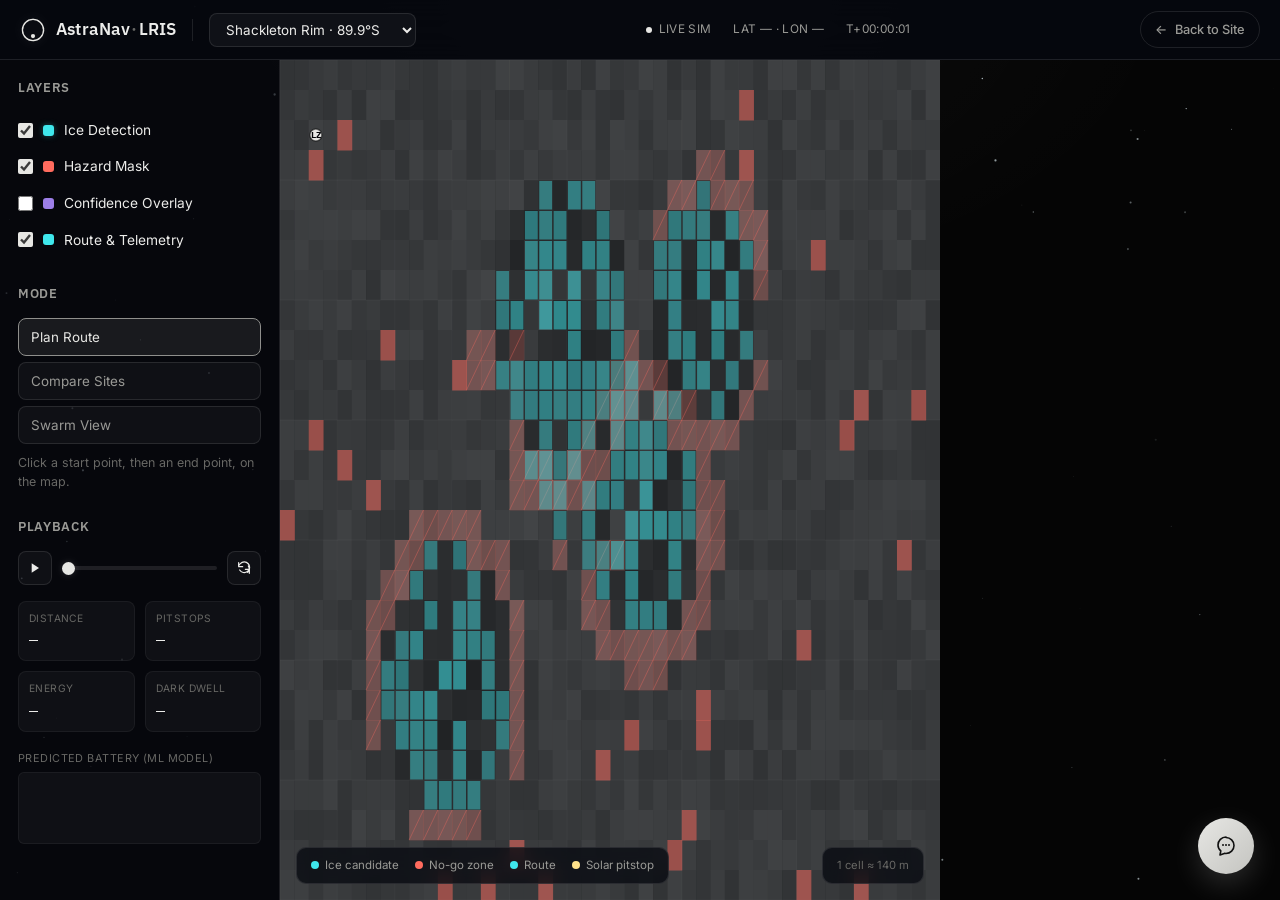
==== frontend/dashboard.html @ dc8d6f8c "Add frontend and landing page for AstraNav LRIS" ====
<!DOCTYPE html>
<html lang="en">
<head>
<meta charset="UTF-8" />
<meta name="viewport" content="width=device-width, initial-scale=1.0" />
<title>Mission Control — AstraNav-LRIS</title>
<meta name="description" content="AstraNav-LRIS Mission Control — live ice detection, hazard mapping, shadow-hopping route planning and readiness scoring for the lunar south pole." />
<link rel="icon" href="data:image/svg+xml,<svg xmlns=%22http://www.w3.org/2000/svg%22 viewBox=%220 0 100 100%22><circle cx=%2250%22 cy=%2250%22 r=%2240%22 fill=%22%2304050a%22 stroke=%22%2334e8ec%22 stroke-width=%224%22/></svg>">
<link rel="preconnect" href="https://fonts.googleapis.com">
<link rel="preconnect" href="https://fonts.gstatic.com" crossorigin>
<link href="https://fonts.googleapis.com/css2?family=IBM+Plex+Sans:wght@400;500;600;700&family=Inter:wght@400;500;600&family=IBM+Plex+Mono:wght@400;500;600&display=swap" rel="stylesheet">
<link rel="stylesheet" href="style.css">
<link rel="stylesheet" href="dashboard.css">
</head>
<body class="dash-body">

<canvas id="bg-stars" aria-hidden="true"></canvas>

<!-- ===== TOP BAR ===== -->
<header class="dtop">
  <div class="dtop-left">
    <a href="index.html" class="brand">
      <span class="brand-mark" aria-hidden="true">
        <svg viewBox="0 0 32 32" fill="none"><circle cx="16" cy="16" r="13" stroke="currentColor" stroke-width="1.6"/><circle cx="16" cy="16" r="13" stroke="currentColor" stroke-width="1.6" stroke-dasharray="2 4" opacity="0.5"/><circle cx="16" cy="23.5" r="2.6" fill="currentColor"/></svg>
      </span>
      <span class="brand-text">AstraNav<span class="brand-dash">·</span>LRIS</span>
    </a>
    <span class="dtop-divider"></span>
    <select id="regionSelect" class="region-select">
      <option value="shackleton">Shackleton Rim · 89.9°S</option>
      <option value="faustini">Faustini Crater · 87.3°S</option>
      <option value="degerlache">de Gerlache Rim · 88.5°S</option>
    </select>
  </div>
  <div class="dtop-center mono">
    <span class="dtop-stat"><span class="dot-pulse"></span> LIVE SIM</span>
    <span class="dtop-stat" id="cursorReadout">LAT — · LON —</span>
    <span class="dtop-stat" id="clockReadout">T+00:00:00</span>
  </div>
  <div class="dtop-right">
    <button class="icon-btn rail-toggle" id="railToggle" title="Layers & Tools" aria-label="Toggle layers panel">
      <svg viewBox="0 0 24 24" fill="none"><path d="M4 6h16M4 12h16M4 18h16" stroke="currentColor" stroke-width="1.8" stroke-linecap="round"/></svg>
    </button>
    <a href="index.html" class="btn btn-ghost btn-sm">← <span class="back-label">Back to Site</span></a>
  </div>
</header>

<div class="rail-backdrop" id="railBackdrop"></div>

<div class="dash-shell">

  <!-- ===== LEFT RAIL ===== -->
  <aside class="rail">
    <div class="rail-block">
      <h4 class="rail-title">Layers</h4>
      <label class="layer-toggle">
        <input type="checkbox" id="layerIce" checked>
        <span class="swatch swatch-ice"></span> Ice Detection
      </label>
      <label class="layer-toggle">
        <input type="checkbox" id="layerHazard" checked>
        <span class="swatch swatch-hazard"></span> Hazard Mask
      </label>
      <label class="layer-toggle">
        <input type="checkbox" id="layerConfidence">
        <span class="swatch swatch-confidence"></span> Confidence Overlay
      </label>
      <label class="layer-toggle">
        <input type="checkbox" id="layerRoute" checked>
        <span class="swatch swatch-route"></span> Route &amp; Telemetry
      </label>
    </div>

    <div class="rail-block">
      <h4 class="rail-title">Mode</h4>
      <div class="mode-tabs" id="modeTabs">
        <button class="mode-tab active" data-mode="route">Plan Route</button>
        <button class="mode-tab" data-mode="compare">Compare Sites</button>
        <button class="mode-tab" data-mode="swarm">Swarm View</button>
      </div>
      <p class="rail-hint" id="modeHint">Click a start point, then an end point, on the map.</p>
    </div>

    <div class="rail-block" id="routeControls">
      <h4 class="rail-title">Playback</h4>
      <div class="playback-row">
        <button class="icon-btn" id="playBtn" title="Play/Pause">
          <svg id="playIcon" viewBox="0 0 24 24" fill="none"><path d="M7 5v14l11-7L7 5Z" fill="currentColor"/></svg>
        </button>
        <input type="range" id="scrubber" min="0" max="100" value="0" class="scrubber">
        <button class="icon-btn" id="resetBtn" title="Reset">
          <svg viewBox="0 0 24 24" fill="none"><path d="M4 4v6h6M20 20v-6h-6" stroke="currentColor" stroke-width="1.8" stroke-linecap="round" stroke-linejoin="round"/><path d="M5.5 15a8 8 0 1 0 1-9.5L4 8M18.5 9a8 8 0 0 1-1 9.5L20 16" stroke="currentColor" stroke-width="1.8" stroke-linecap="round" stroke-linejoin="round"/></svg>
        </button>
      </div>
      <div class="route-stats mono">
        <div><span>Distance</span><b id="statDistance">—</b></div>
        <div><span>Pitstops</span><b id="statPitstops">—</b></div>
        <div><span>Energy</span><b id="statEnergy">—</b></div>
        <div><span>Dark Dwell</span><b id="statDark">—</b></div>
      </div>
      <div class="battery-chart-wrap">
        <span class="rail-subtitle">Predicted Battery (ML model)</span>
        <canvas id="batteryChart" height="70"></canvas>
      </div>
    </div>

    <div class="rail-block" id="compareControls" hidden>
      <h4 class="rail-title">Comparison Set</h4>
      <p class="rail-hint">Click up to 3 points on the map to shortlist candidate sites.</p>
      <div id="compareList" class="compare-list"></div>
      <button class="btn btn-outline btn-sm" id="clearCompare">Clear Selection</button>
    </div>

    <div class="rail-block" id="swarmControls" hidden>
      <h4 class="rail-title">Active Rovers</h4>
      <div class="swarm-card">
        <span class="swarm-dot swarm-dot-a"></span>
        <div>
          <b>Rover Alpha</b>
          <span class="mono" id="swarmABattery">100%</span>
        </div>
      </div>
      <div class="swarm-card">
        <span class="swarm-dot swarm-dot-b"></span>
        <div>
          <b>Rover Beta</b>
          <span class="mono" id="swarmBBattery">100%</span>
        </div>
      </div>
      <button class="btn btn-outline btn-sm" id="rerollSwarm">Re-roll Routes</button>
      <button class="icon-btn-wide" id="swarmPlayBtn">▶ Play Swarm</button>
    </div>
  </aside>

  <!-- ===== MAP ===== -->
  <main class="map-stage">
    <canvas id="mapCanvas"></canvas>
    <div class="map-legend mono">
      <span><i class="leg-dot leg-ice"></i>Ice candidate</span>
      <span><i class="leg-dot leg-hazard"></i>No-go zone</span>
      <span><i class="leg-dot leg-route"></i>Route</span>
      <span><i class="leg-dot leg-pitstop"></i>Solar pitstop</span>
    </div>
    <div class="map-scale mono">1 cell ≈ 140 m</div>
  </main>

  <!-- ===== RIGHT SLIDE-OUT: LMRS PANEL ===== -->
  <aside class="lmrs-panel" id="lmrsPanel">
    <div class="lmrs-head">
      <span class="rail-title">Lunar Mining Readiness</span>
      <button class="icon-btn" id="closeLmrs">✕</button>
    </div>
    <div class="lmrs-score-ring">
      <svg viewBox="0 0 120 120">
        <circle cx="60" cy="60" r="52" class="ring-bg"/>
        <circle cx="60" cy="60" r="52" class="ring-fg" id="lmrsRingFg"/>
      </svg>
      <div class="lmrs-score-num"><span id="lmrsScoreNum">—</span><small>/100</small></div>
    </div>
    <div class="lmrs-coord mono" id="lmrsCoord">—</div>

    <div class="lmrs-bars">
      <div class="lmrs-bar-row">
        <span>Resource Accessibility (RAI)</span>
        <div class="bar-track"><div class="bar-fill bar-cyan" id="barRAI"></div></div>
        <b id="valRAI">—</b>
      </div>
      <div class="lmrs-bar-row">
        <span>Communication Visibility</span>
        <div class="bar-track"><div class="bar-fill bar-amber" id="barComm"></div></div>
        <b id="valComm">—</b>
      </div>
      <div class="lmrs-bar-row">
        <span>Thermal Risk &amp; Energy</span>
        <div class="bar-track"><div class="bar-fill bar-green" id="barThermal"></div></div>
        <b id="valThermal">—</b>
      </div>
    </div>

    <div class="lmrs-detail-grid mono">
      <div><span>Ice volume</span><b id="detIceVol">—</b></div>
      <div><span>Ice depth</span><b id="detIceDepth">—</b></div>
      <div><span>Detection confidence</span><b id="detConfidence">—</b></div>
      <div><span>Energy to reach (Wh)</span><b id="detEnergy">—</b></div>
      <div><span>Shadow status</span><b id="detShadow">—</b></div>
    </div>

    <button class="btn btn-outline btn-sm" id="addToCompareBtn">+ Add to Comparison</button>
  </aside>

  <!-- ===== BOTTOM DRAWER: COMPARISON TABLE ===== -->
  <div class="compare-drawer" id="compareDrawer" hidden>
    <div class="drawer-head">
      <span class="rail-title">Site Comparison</span>
      <button class="icon-btn" id="closeCompareDrawer">✕</button>
    </div>
    <div class="compare-table-wrap">
      <table class="compare-table" id="compareTable"></table>
    </div>
  </div>
</div>

<!-- ===== MISSION COPILOT ===== -->
<button class="copilot-fab" id="copilotFab" title="Mission Copilot">
  <svg viewBox="0 0 24 24" fill="none"><path d="M12 3a8 8 0 0 0-8 8c0 2.4 1.1 4.5 2.8 5.9L6 21l4.3-1.6c.5.1 1.1.1 1.7.1a8 8 0 0 0 0-16Z" stroke="currentColor" stroke-width="1.6" stroke-linejoin="round"/><circle cx="9" cy="11" r="1" fill="currentColor"/><circle cx="12" cy="11" r="1" fill="currentColor"/><circle cx="15" cy="11" r="1" fill="currentColor"/></svg>
</button>

<div class="copilot-panel" id="copilotPanel" hidden>
  <div class="copilot-head">
    <span><span class="dot-pulse"></span> Mission Copilot</span>
    <button class="icon-btn" id="closeCopilot">✕</button>
  </div>
  <div class="copilot-messages" id="copilotMessages">
    <div class="msg msg-bot">I'm reading the live ice, hazard, and route layers for this region. Ask me why a corridor is hazardous, what a site's LMRS breakdown means, or how much energy a route will cost.</div>
  </div>
  <div class="copilot-chips" id="copilotChips">
    <button class="chip-btn">Why is this corridor hazardous?</button>
    <button class="chip-btn">Explain the LMRS score</button>
    <button class="chip-btn">How much energy will this route use?</button>
    <button class="chip-btn">How confident is the ice detection here?</button>
  </div>
  <form class="copilot-input-row" id="copilotForm">
    <input type="text" id="copilotInput" placeholder="Ask about this mission…" autocomplete="off">
    <button type="submit" class="icon-btn">→</button>
  </form>
</div>

<script src="dashboard.js"></script>
</body>
</html>
---- frontend/style.css ----
/* ===================================================================
   ASTRANAV-LRIS — DESIGN TOKENS
=================================================================== */
:root {
  --void: #050505;
  --space: #0a0a0a;
  --space-2: #0d0d0d;
  --panel: rgba(255, 255, 255, 0.045);
  --panel-strong: rgba(255, 255, 255, 0.07);
  --hairline: rgba(255, 255, 255, 0.1);
  --hairline-soft: rgba(255, 255, 255, 0.05);

  --cyan: #e7e7e4;
  --cyan-dim: #8f8f8c;
  --cyan-glow: rgba(255, 255, 255, 0.16);

  --amber: #a8a8a5;
  --amber-glow: rgba(255, 255, 255, 0.1);

  --ice: #ececea;
  --slate: #9a9a96;
  --slate-dim: #686865;

  --font-display: 'IBM Plex Sans', sans-serif;
  --font-body: 'Inter', sans-serif;
  --font-mono: 'IBM Plex Mono', monospace;

  --ease: cubic-bezier(.16, .84, .32, 1);
  --container: 1180px;
}

* {
  margin: 0;
  padding: 0;
  box-sizing: border-box;
}

html {
  scroll-behavior: smooth;
}

body {
  background: var(--void);
  color: var(--ice);
  font-family: var(--font-body);
  -webkit-font-smoothing: antialiased;
  overflow-x: hidden;
  line-height: 1.5;
}

::selection {
  background: var(--cyan);
  color: var(--void);
}

a {
  color: inherit;
  text-decoration: none;
}

ul {
  list-style: none;
}

img,
canvas {
  display: block;
  max-width: 100%;
}

.section-inner {
  max-width: var(--container);
  margin: 0 auto;
  padding: 0 28px;
}

/* ===================== AMBIENT BACKDROP ===================== */
#bg-stars {
  position: fixed;
  inset: 0;
  width: 100%;
  height: 100%;
  z-index: 0;
  background:
    radial-gradient(ellipse 70% 55% at 50% 0%, rgba(255, 255, 255, 0.035), transparent 60%),
    var(--void);
}

.grain {
  position: fixed;
  inset: 0;
  z-index: 1;
  pointer-events: none;
  opacity: .035;
  background-image: url("data:image/svg+xml,%3Csvg xmlns='http://www.w3.org/2000/svg' width='120' height='120'%3E%3Cfilter id='n'%3E%3CfeTurbulence type='fractalNoise' baseFrequency='0.9' numOctaves='2' stitchTiles='stitch'/%3E%3C/filter%3E%3Crect width='100%25' height='100%25' filter='url(%23n)'/%3E%3C/svg%3E");
  mix-blend-mode: overlay;
}

/* ===================== NAV ===================== */
.nav {
  position: fixed;
  top: 0;
  left: 0;
  right: 0;
  z-index: 100;
  background: rgba(4, 5, 10, 0.35);
  backdrop-filter: blur(18px) saturate(140%);
  -webkit-backdrop-filter: blur(18px) saturate(140%);
  border-bottom: 1px solid transparent;
  transition: background .4s var(--ease), border-color .4s var(--ease);
}

.nav.scrolled {
  background: rgba(4, 5, 10, 0.72);
  border-bottom-color: var(--hairline);
}

.nav-inner {
  max-width: var(--container);
  margin: 0 auto;
  padding: 18px 28px;
  display: flex;
  align-items: center;
  justify-content: space-between;
}

.brand {
  display: flex;
  align-items: center;
  gap: 10px;
  font-family: var(--font-display);
  font-weight: 600;
  font-size: 1.05rem;
  letter-spacing: .01em;
}

.brand-mark {
  color: var(--cyan);
  display: flex;
  width: 26px;
  height: 26px;
  filter: drop-shadow(0 0 6px var(--cyan-glow));
}

.brand-dash {
  color: var(--slate-dim);
  margin: 0 1px;
}

.nav-links {
  display: flex;
  gap: 34px;
  font-size: .92rem;
  color: var(--slate);
}

.nav-links a {
  transition: color .25s var(--ease);
  position: relative;
}

.nav-links a:hover {
  color: var(--ice);
}

.nav-links a::after {
  content: "";
  position: absolute;
  left: 0;
  bottom: -6px;
  width: 0;
  height: 1px;
  background: var(--cyan);
  transition: width .3s var(--ease);
}

.nav-links a:hover::after {
  width: 100%;
}

.nav-cta {
  display: flex;
  gap: 10px;
  align-items: center;
}

.nav-burger {
  display: none;
  flex-direction: column;
  gap: 5px;
  background: none;
  border: none;
  cursor: pointer;
  padding: 6px;
}

.nav-burger span {
  width: 22px;
  height: 1.5px;
  background: var(--ice);
  display: block;
  transition: .3s var(--ease);
}

.nav-mobile {
  display: none;
  flex-direction: column;
  gap: 18px;
  padding: 20px 28px 28px;
  background: rgba(8, 8, 8, 0.97);
  border-bottom: 1px solid var(--hairline);
}

.nav-mobile a {
  font-size: 1rem;
  color: var(--slate);
}

.nav-mobile.open {
  display: flex;
}

/* ===================== BUTTONS ===================== */
.btn {
  display: inline-flex;
  align-items: center;
  gap: 8px;
  padding: 10px 18px;
  border-radius: 999px;
  font-size: .88rem;
  font-weight: 500;
  font-family: var(--font-body);
  border: 1px solid transparent;
  transition: transform .25s var(--ease), box-shadow .25s var(--ease), background .25s var(--ease), border-color .25s var(--ease);
  white-space: nowrap;
  cursor: pointer;
}

.btn svg {
  transition: transform .25s var(--ease);
}

.btn:hover svg {
  transform: translateX(2px);
}

.btn-solid {
  background: linear-gradient(135deg, var(--cyan), #c4c4c0);
  color: #101010;
  box-shadow: 0 0 0 0 var(--cyan-glow);
}

.btn-solid:hover {
  box-shadow: 0 0 28px var(--cyan-glow);
  transform: translateY(-1px);
}

.btn-ghost {
  color: var(--slate);
  border-color: var(--hairline);
}

.btn-ghost:hover {
  color: var(--ice);
  border-color: var(--slate-dim);
}

.btn-outline {
  border-color: var(--hairline);
  color: var(--ice);
  background: var(--panel);
}

.btn-outline:hover {
  border-color: var(--cyan-dim);
  background: var(--panel-strong);
}

.btn-lg {
  padding: 13px 24px;
  font-size: .95rem;
}

/* ===================== REVEAL ANIM ===================== */
[data-reveal] {
  opacity: 0;
  transform: translateY(22px);
  transition: opacity .9s var(--ease), transform .9s var(--ease);
}

[data-reveal].in {
  opacity: 1;
  transform: translateY(0);
}

/* ===================== HERO ===================== */
.hero {
  position: relative;
  z-index: 2;
  min-height: 100vh;
  display: flex;
  flex-direction: column;
  justify-content: center;
  padding: 140px 28px 60px;
}

.hero-grid {
  max-width: var(--container);
  margin: 0 auto;
  width: 100%;
  display: grid;
  grid-template-columns: 1.05fr .95fr;
  gap: 40px;
  align-items: center;
}

.eyebrow {
  display: inline-flex;
  align-items: center;
  gap: 10px;
  font-family: var(--font-mono);
  font-size: .74rem;
  letter-spacing: .06em;
  text-transform: uppercase;
  color: var(--cyan);
  padding: 7px 14px;
  border: 1px solid var(--hairline);
  border-radius: 999px;
  background: var(--panel);
  margin-bottom: 28px;
}

.dot-pulse {
  width: 6px;
  height: 6px;
  border-radius: 50%;
  background: var(--cyan);
  box-shadow: 0 0 0 0 var(--cyan-glow);
  animation: pulse 2s infinite;
}

@keyframes pulse {
  0% {
    box-shadow: 0 0 0 0 rgba(255, 255, 255, .45);
  }

  70% {
    box-shadow: 0 0 0 7px rgba(255, 255, 255, 0);
  }

  100% {
    box-shadow: 0 0 0 0 rgba(255, 255, 255, 0);
  }
}

.hero-title {
  font-family: var(--font-display);
  font-size: clamp(2.6rem, 5.4vw, 4.4rem);
  line-height: 1.04;
  font-weight: 600;
  letter-spacing: -0.01em;
  margin-bottom: 26px;
}

.grad-text {
  background: linear-gradient(100deg, var(--cyan) 10%, var(--amber) 90%);
  -webkit-background-clip: text;
  background-clip: text;
  color: transparent;
}

.hero-sub {
  font-size: 1.05rem;
  color: var(--slate);
  max-width: 520px;
  margin-bottom: 36px;
}

.hero-sub strong {
  color: var(--ice);
  font-weight: 600;
}

.hero-actions {
  display: flex;
  gap: 14px;
  flex-wrap: wrap;
  margin-bottom: 46px;
}

.hero-stats {
  display: grid;
  grid-template-columns: repeat(4, auto);
  gap: 30px;
  border-top: 1px solid var(--hairline);
  padding-top: 26px;
}

.stat {
  display: flex;
  flex-direction: column;
  gap: 4px;
}

.stat-num {
  font-family: var(--font-mono);
  font-size: 1.5rem;
  font-weight: 600;
  color: var(--ice);
}

.stat-label {
  font-size: .74rem;
  color: var(--slate-dim);
  text-transform: uppercase;
  letter-spacing: .04em;
}

/* ---- HERO VISUAL / MOON ---- */
.hero-visual {
  position: relative;
  height: 560px;
  display: flex;
  align-items: center;
  justify-content: center;
}

#moon-canvas {
  width: 100%;
  height: 100%;
}

.hud-card {
  position: absolute;
  background: rgba(8, 8, 8, 0.78);
  backdrop-filter: blur(16px);
  border: 1px solid var(--hairline);
  border-radius: 14px;
  padding: 11px 16px;
  display: flex;
  flex-direction: column;
  gap: 3px;
  min-width: 140px;
  box-shadow: 0 14px 40px rgba(0, 0, 0, .45);
  animation: float 7s ease-in-out infinite;
}

.hud-label {
  font-size: .62rem;
  letter-spacing: .06em;
  text-transform: uppercase;
  color: #b5b5b2;
  font-family: var(--font-mono);
}

.hud-value {
  font-size: .85rem;
  font-weight: 600;
  font-family: var(--font-body);
}

.hud-value.mono {
  font-family: var(--font-mono);
}

.accent-text {
  color: var(--cyan);
}

.cold-dot {
  display: inline-block;
  width: 6px;
  height: 6px;
  border-radius: 50%;
  background: var(--cyan);
  margin-right: 5px;
  box-shadow: 0 0 8px var(--cyan-glow);
}

.hud-1 {
  top: 4%;
  left: -2%;
  animation-delay: 0s;
}

.hud-2 {
  top: 18%;
  right: -4%;
  animation-delay: 1.4s;
}

.hud-3 {
  bottom: 24%;
  left: 2%;
  animation-delay: 2.6s;
}

.hud-4 {
  bottom: 6%;
  right: 4%;
  animation-delay: .8s;
}

@keyframes float {

  0%,
  100% {
    transform: translateY(0);
  }

  50% {
    transform: translateY(-10px);
  }
}

.scroll-cue {
  position: absolute;
  bottom: 28px;
  left: 50%;
  transform: translateX(-50%);
  display: flex;
  flex-direction: column;
  align-items: center;
  gap: 8px;
  font-family: var(--font-mono);
  font-size: .66rem;
  letter-spacing: .08em;
  color: var(--slate-dim);
  text-transform: uppercase;
}

.scroll-line {
  width: 1px;
  height: 34px;
  background: var(--hairline-soft);
  position: relative;
  overflow: hidden;
}

.scroll-bead {
  position: absolute;
  top: 0;
  left: -1px;
  width: 3px;
  height: 10px;
  background: var(--cyan);
  border-radius: 2px;
  animation: scrollDown 1.8s infinite var(--ease);
}

@keyframes scrollDown {
  0% {
    transform: translateY(-10px);
    opacity: 0;
  }

  30% {
    opacity: 1;
  }

  100% {
    transform: translateY(34px);
    opacity: 0;
  }
}

/* ===================== MISSION / TERMINAL ===================== */
.mission {
  padding: 60px 0 100px;
  position: relative;
  z-index: 2;
}

.terminal-block {
  border: 1px solid var(--hairline);
  border-radius: 16px;
  overflow: hidden;
  background: rgba(10, 10, 10, 0.6);
  backdrop-filter: blur(10px);
  box-shadow: 0 30px 60px -30px rgba(0, 0, 0, .6);
}

.terminal-bar {
  display: flex;
  align-items: center;
  gap: 8px;
  padding: 12px 16px;
  background: rgba(255, 255, 255, 0.03);
  border-bottom: 1px solid var(--hairline);
}

.terminal-bar span:not(.terminal-title) {
  width: 9px;
  height: 9px;
  border-radius: 50%;
  background: var(--slate-dim);
  opacity: .5;
}

.terminal-bar span:nth-child(2):not(.terminal-title) {
  background: var(--amber);
  opacity: .6;
}

.terminal-bar span:nth-child(3):not(.terminal-title) {
  background: var(--cyan);
  opacity: .7;
}

.terminal-title {
  margin-left: 10px;
  font-family: var(--font-mono);
  font-size: .75rem;
  color: var(--slate-dim);
}

.terminal-body {
  padding: 28px 26px 32px;
  font-family: var(--font-mono);
  font-size: .92rem;
  color: var(--slate);
}

.terminal-body p {
  margin-bottom: 14px;
}

.prompt {
  color: var(--cyan);
  margin-right: 8px;
}

.caret {
  display: inline-block;
  animation: blink 1s steps(1) infinite;
  color: var(--cyan);
}

@keyframes blink {
  50% {
    opacity: 0;
  }
}

/* ===================== GENERIC SECTION HEADERS ===================== */
.section-eyebrow {
  font-family: var(--font-mono);
  font-size: .74rem;
  letter-spacing: .08em;
  text-transform: uppercase;
  color: var(--cyan);
  margin-bottom: 14px;
}

.section-title {
  font-family: var(--font-display);
  font-size: clamp(1.7rem, 3.2vw, 2.5rem);
  font-weight: 600;
  margin-bottom: 14px;
  max-width: 680px;
}

.section-sub {
  color: var(--slate);
  max-width: 560px;
  margin-bottom: 56px;
}

/* ===================== PIPELINE ===================== */
.pipeline {
  padding: 60px 0 120px;
  position: relative;
  z-index: 2;
}

.pipe-flow {
  display: flex;
  flex-direction: column;
  gap: 0;
}

.pipe-node {
  border: 1px solid var(--hairline);
  background: var(--panel);
  border-radius: 14px;
  padding: 22px 26px;
  display: flex;
  flex-direction: column;
  gap: 4px;
  position: relative;
}

.pipe-node h3 {
  font-family: var(--font-display);
  font-size: 1.05rem;
  font-weight: 600;
  margin: 2px 0 4px;
}

.pipe-node p {
  color: var(--slate);
  font-size: .88rem;
}

.pipe-tag {
  font-family: var(--font-mono);
  font-size: .66rem;
  letter-spacing: .08em;
  color: var(--cyan-dim);
  text-transform: uppercase;
}

.pipe-input {
  border-color: var(--hairline);
}

.pipe-output {
  background: linear-gradient(135deg, rgba(255, 255, 255, .06), rgba(255, 255, 255, .03));
  border-color: var(--cyan-dim);
}

.pipe-connector {
  display: flex;
  justify-content: center;
  padding: 10px 0;
}

.pipe-connector span {
  width: 1px;
  height: 30px;
  background: linear-gradient(to bottom, var(--cyan-dim), transparent);
}

/* ===================== FEATURES ===================== */
.features {
  padding: 60px 0 120px;
  position: relative;
  z-index: 2;
}

.feature-grid {
  display: grid;
  grid-template-columns: repeat(2, 1fr);
  gap: 20px;
}

.feature-card {
  position: relative;
  border: 1px solid var(--hairline);
  background: var(--panel);
  border-radius: 18px;
  padding: 30px;
  transition: transform .4s var(--ease), border-color .4s var(--ease), background .4s var(--ease);
}

.feature-card:hover {
  transform: translateY(-4px);
  border-color: var(--cyan-dim);
  background: var(--panel-strong);
}

.feature-highlight {
  border-color: rgba(255, 255, 255, .22);
  background: linear-gradient(160deg, rgba(255, 255, 255, .05), rgba(255, 255, 255, .02));
}

.feature-badge {
  position: absolute;
  top: 22px;
  right: 24px;
  font-family: var(--font-mono);
  font-size: .62rem;
  letter-spacing: .05em;
  text-transform: uppercase;
  color: var(--amber);
  border: 1px solid var(--amber-glow);
  border-radius: 999px;
  padding: 4px 10px;
}

.feature-icon {
  width: 46px;
  height: 46px;
  display: flex;
  align-items: center;
  justify-content: center;
  color: var(--cyan);
  border: 1px solid var(--hairline);
  border-radius: 12px;
  margin-bottom: 20px;
}

.feature-icon svg {
  width: 22px;
  height: 22px;
}

.feature-card h3 {
  font-family: var(--font-display);
  font-size: 1.18rem;
  font-weight: 600;
  margin-bottom: 10px;
}

.feature-card p {
  color: var(--slate);
  font-size: .92rem;
  margin-bottom: 18px;
}

.feature-meta {
  display: flex;
  gap: 8px;
  flex-wrap: wrap;
}

.feature-meta span {
  font-family: var(--font-mono);
  font-size: .68rem;
  color: var(--slate-dim);
  border: 1px solid var(--hairline);
  border-radius: 999px;
  padding: 4px 10px;
}

/* ===================== BEYOND / TICKER ===================== */
.beyond {
  padding: 40px 0 120px;
  position: relative;
  z-index: 2;
}

.ticker-row {
  overflow: hidden;
  margin-bottom: 56px;
  mask-image: linear-gradient(90deg, transparent, black 8%, black 92%, transparent);
}

.ticker-track {
  display: flex;
  gap: 14px;
  width: max-content;
  animation: scrollLeft 28s linear infinite;
}

@keyframes scrollLeft {
  from {
    transform: translateX(0);
  }

  to {
    transform: translateX(-50%);
  }
}

.chip {
  font-family: var(--font-mono);
  font-size: .82rem;
  color: var(--slate);
  border: 1px solid var(--hairline);
  background: var(--panel);
  border-radius: 999px;
  padding: 10px 20px;
  white-space: nowrap;
}

.beyond-grid {
  display: grid;
  grid-template-columns: repeat(5, 1fr);
  gap: 16px;
}

.beyond-card {
  border: 1px solid var(--hairline);
  border-radius: 14px;
  padding: 22px 18px;
  background: var(--panel);
  transition: border-color .3s var(--ease), transform .3s var(--ease);
}

.beyond-card:hover {
  border-color: var(--amber-glow);
  transform: translateY(-3px);
}

.beyond-num {
  font-family: var(--font-mono);
  color: var(--amber);
  font-size: .78rem;
}

.beyond-card h4 {
  font-family: var(--font-display);
  font-size: .98rem;
  margin: 10px 0 8px;
  font-weight: 600;
}

.beyond-card p {
  font-size: .82rem;
  color: var(--slate);
}

/* Stack and Team styles removed */

/* ===================== FINAL CTA ===================== */
.cta-final {
  padding: 60px 0 140px;
  position: relative;
  z-index: 2;
}

.cta-final-inner {
  text-align: center;
  border: 1px solid var(--hairline);
  border-radius: 24px;
  padding: 80px 40px;
  background: radial-gradient(ellipse 80% 60% at 50% 0%, rgba(255, 255, 255, .06), transparent 70%), var(--panel);
}

.cta-final-inner h2 {
  font-family: var(--font-display);
  font-size: clamp(1.8rem, 3.6vw, 2.7rem);
  font-weight: 600;
  margin-bottom: 14px;
}

.cta-final-inner p {
  color: var(--slate);
  margin-bottom: 34px;
}

.cta-final-inner .hero-actions {
  justify-content: center;
  margin-bottom: 0;
}

/* ===================== FOOTER ===================== */
.footer {
  border-top: 1px solid var(--hairline);
  padding: 28px 0;
  position: relative;
  z-index: 2;
}

.footer-inner {
  display: flex;
  justify-content: space-between;
  flex-wrap: wrap;
  gap: 8px;
  font-size: .78rem;
  color: var(--slate-dim);
}

/* ===================== RESPONSIVE ===================== */
@media (max-width:980px) {

  .nav-links,
  .nav-cta {
    display: none;
  }

  .nav-burger {
    display: flex;
  }

  .hero-grid {
    grid-template-columns: 1fr;
  }

  .hero-visual {
    height: 420px;
    order: -1;
  }

  .hero-stats {
    grid-template-columns: repeat(2, auto);
    row-gap: 18px;
  }

  .feature-grid {
    grid-template-columns: 1fr;
  }

  /* Stack and Team grid styles removed */

  .beyond-grid {
    grid-template-columns: repeat(2, 1fr);
  }

  .hud-card {
    min-width: 120px;
    padding: 9px 12px;
  }
}

@media (max-width:560px) {
  .hero {
    padding-top: 120px;
  }

  .hero-title {
    font-size: 2.3rem;
  }

  .beyond-grid {
    grid-template-columns: 1fr;
  }

  .hud-1 {
    left: 0;
  }

  .hud-2 {
    right: 0;
  }
}

@media (prefers-reduced-motion:reduce) {
  * {
    animation: none !important;
    transition: none !important;
  }
}
---- frontend/dashboard.css ----
/* ===================================================================
   ASTRANAV-LRIS — MISSION CONTROL DASHBOARD STYLES
=================================================================== */
[hidden]{display:none !important;}
.dash-body{height:100vh;overflow:hidden;}

/* ---------------- TOP BAR ---------------- */
.dtop{
  height:60px;
  display:flex;align-items:center;justify-content:space-between;
  padding:0 20px;
  background:rgba(6,8,15,0.9);
  backdrop-filter:blur(16px);
  border-bottom:1px solid var(--hairline);
  position:relative;z-index:50;
}
.dtop-left{display:flex;align-items:center;gap:16px;}
.dtop-divider{width:1px;height:22px;background:var(--hairline);}
.region-select{
  background:var(--panel);
  border:1px solid var(--hairline);
  color:var(--ice);
  font-family:var(--font-body);
  font-size:.84rem;
  padding:7px 12px;
  border-radius:8px;
  outline:none;
  cursor:pointer;
}
.dtop-center{display:flex;gap:22px;align-items:center;}
.dtop-right{display:flex;gap:12px;align-items:center;}
.dtop-stat{font-size:.74rem;color:var(--slate);display:flex;align-items:center;gap:7px;letter-spacing:.03em;}
.dtop-stat .dot-pulse{margin-top:1px;}
.btn-sm{padding:8px 14px;font-size:.8rem;}

/* ---------------- SHELL LAYOUT ---------------- */
.dash-shell{
  display:grid;
  grid-template-columns:280px 1fr 340px;
  height:calc(100vh - 60px);
  position:relative;
}

/* ---------------- LEFT RAIL ---------------- */
.rail{
  border-right:1px solid var(--hairline);
  background:rgba(7,9,17,0.6);
  overflow-y:auto;
  padding:18px 18px 30px;
}
.rail-block{margin-bottom:26px;}
.rail-title{
  font-family:var(--font-display);font-size:.82rem;font-weight:600;
  color:var(--slate);text-transform:uppercase;letter-spacing:.05em;
  margin-bottom:14px;
}
.rail-subtitle{font-size:.68rem;color:var(--slate-dim);text-transform:uppercase;letter-spacing:.04em;display:block;margin-bottom:6px;}
.rail-hint{font-size:.78rem;color:var(--slate-dim);line-height:1.5;}

.layer-toggle{
  display:flex;align-items:center;gap:10px;
  font-size:.86rem;color:var(--ice);
  padding:8px 0;cursor:pointer;
}
.layer-toggle input{accent-color:var(--cyan);width:15px;height:15px;cursor:pointer;}
.swatch{width:11px;height:11px;border-radius:3px;display:inline-block;}
.swatch-ice{background:#3fe7ec;box-shadow:0 0 6px rgba(63,231,236,0.35);}
.swatch-hazard{background:#ff6b5e;}
.swatch-confidence{background:#9d7fe8;}
.swatch-route{background:#3fe7ec;}

.mode-tabs{display:flex;flex-direction:column;gap:6px;margin-bottom:10px;}
.mode-tab{
  text-align:left;
  background:var(--panel);border:1px solid var(--hairline);
  color:var(--slate);padding:10px 12px;border-radius:8px;
  font-size:.84rem;cursor:pointer;font-family:var(--font-body);
  transition:.2s var(--ease);
}
.mode-tab:hover{border-color:var(--slate-dim);color:var(--ice);}
.mode-tab.active{background:rgba(255,255,255,0.08);border-color:var(--cyan-dim);color:var(--cyan);}

.playback-row{display:flex;align-items:center;gap:10px;margin-bottom:16px;}
.icon-btn{
  width:34px;height:34px;border-radius:8px;
  background:var(--panel);border:1px solid var(--hairline);color:var(--ice);
  display:flex;align-items:center;justify-content:center;cursor:pointer;flex-shrink:0;
  transition:.2s var(--ease);
}
.icon-btn:hover{border-color:var(--cyan-dim);color:var(--cyan);}
.icon-btn svg{width:16px;height:16px;}
.icon-btn-wide{
  width:100%;margin-top:10px;padding:10px;border-radius:8px;
  background:linear-gradient(135deg,var(--cyan),#c4c4c0);color:#101010;border:none;
  font-weight:600;font-size:.84rem;cursor:pointer;font-family:var(--font-body);
}
.scrubber{
  flex:1;height:4px;border-radius:99px;background:var(--hairline);
  -webkit-appearance:none;appearance:none;cursor:pointer;
}
.scrubber::-webkit-slider-thumb{
  -webkit-appearance:none;width:13px;height:13px;border-radius:50%;
  background:var(--cyan);box-shadow:0 0 8px var(--cyan-glow);cursor:pointer;
}

.route-stats{display:grid;grid-template-columns:1fr 1fr;gap:10px;margin-bottom:18px;}
.route-stats div{
  background:var(--panel);border:1px solid var(--hairline-soft);border-radius:8px;
  padding:9px 10px;display:flex;flex-direction:column;gap:3px;
}
.route-stats span{font-size:.64rem;color:var(--slate-dim);text-transform:uppercase;letter-spacing:.04em;}
.route-stats b{font-size:.92rem;color:var(--ice);font-family:var(--font-mono);font-weight:500;}

.battery-chart-wrap canvas{width:100%;display:block;border-radius:6px;background:var(--panel);border:1px solid var(--hairline-soft);}

.compare-list{display:flex;flex-direction:column;gap:8px;margin-bottom:14px;}
.compare-item{
  display:flex;justify-content:space-between;align-items:center;
  background:var(--panel);border:1px solid var(--hairline-soft);border-radius:8px;
  padding:9px 12px;font-size:.8rem;
}
.compare-item b{color:var(--cyan);font-family:var(--font-mono);}

.swarm-card{
  display:flex;align-items:center;gap:10px;
  background:var(--panel);border:1px solid var(--hairline-soft);border-radius:8px;
  padding:10px 12px;margin-bottom:10px;font-size:.84rem;
}
.swarm-card b{display:block;font-size:.84rem;margin-bottom:2px;}
.swarm-card span{font-size:.78rem;color:var(--slate);}
.swarm-dot{width:10px;height:10px;border-radius:50%;flex-shrink:0;}
.swarm-dot-a{background:#3fe7ec;box-shadow:0 0 6px rgba(63,231,236,0.35);}
.swarm-dot-b{background:#ffb255;box-shadow:0 0 6px rgba(255,178,85,0.3);}

/* ---------------- MAP STAGE ---------------- */
.map-stage{
  position:relative;
  background:#020203;
  overflow:hidden;
}
#mapCanvas{width:100%;height:100%;display:block;cursor:crosshair;}
.map-legend{
  position:absolute;bottom:16px;left:16px;
  display:flex;gap:16px;
  background:rgba(6,8,15,0.75);backdrop-filter:blur(10px);
  border:1px solid var(--hairline);border-radius:10px;
  padding:9px 14px;font-size:.72rem;color:var(--slate);
}
.map-legend span{display:flex;align-items:center;gap:6px;}
.leg-dot{width:8px;height:8px;border-radius:50%;display:inline-block;}
.leg-ice{background:#3fe7ec;}
.leg-hazard{background:#ff6b5e;}
.leg-route{background:#3fe7ec;}
.leg-pitstop{background:#ffe28a;}
.map-scale{
  position:absolute;bottom:16px;right:16px;
  font-size:.7rem;color:var(--slate-dim);
  background:rgba(6,8,15,0.75);backdrop-filter:blur(10px);
  border:1px solid var(--hairline);border-radius:10px;padding:9px 14px;
}

/* ---------------- LMRS SLIDE-OUT PANEL ---------------- */
.lmrs-panel{
  border-left:1px solid var(--hairline);
  background:rgba(7,9,17,0.7);
  overflow-y:auto;
  padding:20px 20px 30px;
  transform:translateX(100%);
  transition:transform .4s var(--ease);
}
.lmrs-panel.open{transform:translateX(0);}
.lmrs-head{display:flex;justify-content:space-between;align-items:center;margin-bottom:18px;}
.lmrs-score-ring{position:relative;width:140px;height:140px;margin:0 auto 6px;}
.lmrs-score-ring svg{width:100%;height:100%;transform:rotate(-90deg);}
.ring-bg{fill:none;stroke:var(--hairline);stroke-width:8;}
.ring-fg{fill:none;stroke:var(--cyan);stroke-width:8;stroke-linecap:round;stroke-dasharray:327;stroke-dashoffset:327;transition:stroke-dashoffset .8s var(--ease);filter:drop-shadow(0 0 6px var(--cyan-glow));}
.lmrs-score-num{
  position:absolute;top:50%;left:50%;transform:translate(-50%,-50%);
  font-family:var(--font-display);font-size:2.2rem;font-weight:600;color:var(--ice);
  display:flex;align-items:baseline;gap:2px;
}
.lmrs-score-num small{font-size:.95rem;color:var(--slate-dim);font-family:var(--font-mono);}
.lmrs-coord{text-align:center;color:var(--slate);font-size:.78rem;margin-bottom:22px;}

.lmrs-bars{display:flex;flex-direction:column;gap:14px;margin-bottom:22px;}
.lmrs-bar-row{display:grid;grid-template-columns:1fr;gap:6px;font-size:.78rem;color:var(--slate);}
.lmrs-bar-row b{align-self:flex-end;color:var(--ice);font-family:var(--font-mono);font-size:.84rem;}
.bar-track{height:6px;border-radius:99px;background:var(--hairline);overflow:hidden;}
.bar-fill{height:100%;border-radius:99px;width:0%;transition:width .8s var(--ease);}
.bar-cyan{background:linear-gradient(90deg,var(--cyan-dim),var(--cyan));}
.bar-amber{background:linear-gradient(90deg,var(--cyan-dim),var(--cyan));}
.bar-green{background:linear-gradient(90deg,var(--cyan-dim),var(--cyan));}

.lmrs-detail-grid{display:flex;flex-direction:column;gap:9px;margin-bottom:20px;}
.lmrs-detail-grid div{display:flex;justify-content:space-between;font-size:.8rem;border-top:1px solid var(--hairline-soft);padding-top:9px;}
.lmrs-detail-grid div:first-child{border-top:none;padding-top:0;}
.lmrs-detail-grid span{color:var(--slate-dim);}
.lmrs-detail-grid b{color:var(--ice);}

/* ---------------- COMPARE DRAWER ---------------- */
.compare-drawer{
  position:absolute;left:280px;right:0;bottom:0;
  max-height:46%;
  background:rgba(8,10,19,0.96);
  backdrop-filter:blur(18px);
  border-top:1px solid var(--hairline);
  z-index:40;
  display:flex;flex-direction:column;
  animation:slideUp .35s var(--ease);
}
@keyframes slideUp{from{transform:translateY(100%);}to{transform:translateY(0);}}
.drawer-head{display:flex;justify-content:space-between;align-items:center;padding:16px 22px;border-bottom:1px solid var(--hairline-soft);}
.compare-table-wrap{overflow:auto;padding:0 22px 20px;}
.compare-table{width:100%;border-collapse:collapse;font-size:.84rem;}
.compare-table th{
  text-align:left;color:var(--slate-dim);font-size:.7rem;text-transform:uppercase;letter-spacing:.04em;
  padding:8px 14px;border-bottom:1px solid var(--hairline);position:sticky;top:0;background:rgba(8,10,19,0.96);
}
.compare-table td{padding:10px 14px;border-bottom:1px solid var(--hairline-soft);color:var(--ice);font-family:var(--font-mono);}
.compare-table tr.best td{background:rgba(255,255,255,0.05);}
.compare-table .tag-best{color:var(--cyan);font-family:var(--font-body);font-weight:600;font-size:.72rem;}
.compare-table .tag-unreachable{color:var(--slate-dim);font-family:var(--font-body);font-style:italic;font-size:.78rem;}

/* ---------------- MISSION COPILOT ---------------- */
.copilot-fab{
  position:fixed;bottom:26px;right:26px;z-index:80;
  width:56px;height:56px;border-radius:50%;
  background:linear-gradient(135deg,var(--cyan),#c4c4c0);
  border:none;color:#101010;cursor:pointer;
  display:flex;align-items:center;justify-content:center;
  box-shadow:0 10px 30px var(--cyan-glow);
  transition:transform .25s var(--ease);
}
.copilot-fab:hover{transform:scale(1.07);}
.copilot-fab svg{width:24px;height:24px;}

.copilot-panel{
  position:fixed;bottom:96px;right:26px;z-index:80;
  width:360px;max-height:560px;
  background:rgba(8,10,19,0.97);
  backdrop-filter:blur(20px);
  border:1px solid var(--hairline);border-radius:18px;
  display:flex;flex-direction:column;
  box-shadow:0 30px 70px -20px rgba(0,0,0,.7);
  animation:popIn .3s var(--ease);
  overflow:hidden;
}
@keyframes popIn{from{opacity:0;transform:translateY(14px) scale(.97);}to{opacity:1;transform:translateY(0) scale(1);}}
.copilot-head{
  display:flex;justify-content:space-between;align-items:center;
  padding:14px 16px;border-bottom:1px solid var(--hairline-soft);
  font-size:.86rem;font-weight:600;
}
.copilot-head span{display:flex;align-items:center;gap:8px;}
.copilot-messages{flex:1;overflow-y:auto;padding:14px 16px;display:flex;flex-direction:column;gap:10px;max-height:280px;}
.msg{font-size:.84rem;line-height:1.5;padding:10px 13px;border-radius:12px;max-width:90%;}
.msg-bot{background:var(--panel);border:1px solid var(--hairline-soft);color:var(--ice);align-self:flex-start;}
.msg-user{background:linear-gradient(135deg,rgba(255,255,255,.12),rgba(255,255,255,.05));border:1px solid var(--cyan-dim);color:var(--ice);align-self:flex-end;}
.copilot-chips{display:flex;flex-wrap:wrap;gap:6px;padding:0 16px 12px;}
.chip-btn{
  font-size:.7rem;color:var(--slate);background:var(--panel);border:1px solid var(--hairline-soft);
  border-radius:99px;padding:6px 10px;cursor:pointer;transition:.2s var(--ease);
}
.chip-btn:hover{color:var(--cyan);border-color:var(--cyan-dim);}
.copilot-input-row{display:flex;gap:8px;padding:12px 16px;border-top:1px solid var(--hairline-soft);}
.copilot-input-row input{
  flex:1;background:var(--panel);border:1px solid var(--hairline);border-radius:10px;
  padding:10px 12px;color:var(--ice);font-size:.84rem;outline:none;font-family:var(--font-body);
}
.copilot-input-row input:focus{border-color:var(--cyan-dim);}

/* ---------------- RESPONSIVE ---------------- */
.rail-toggle{display:none;}
.rail-backdrop{
  display:none;
  position:fixed;inset:0;z-index:50;
  background:rgba(0,0,0,0.55);
  backdrop-filter:blur(2px);
}
.rail-backdrop.open{display:block;}

@media (max-width:1100px){
  .dash-shell{grid-template-columns:240px 1fr 0px;}
  .lmrs-panel{
    position:fixed;top:60px;right:0;bottom:0;width:320px;
    transform:translateX(100%);z-index:60;
  }
  .lmrs-panel.open{transform:translateX(0);}
  .compare-drawer{left:240px;}
  .dtop-center{display:none;}
}
@media (max-width:760px){
  .dash-shell{grid-template-columns:1fr;}
  .rail-toggle{display:flex;}
  .rail{
    position:fixed;top:60px;left:0;bottom:0;width:270px;z-index:55;
    transform:translateX(-100%);transition:transform .3s var(--ease);
    overflow-y:auto;padding-bottom:40px;
  }
  .rail.open{transform:translateX(0);}
  .compare-drawer{left:0;}
  .copilot-panel{width:92vw;right:4vw;}
  .lmrs-panel{width:88vw;}
  .region-select{max-width:140px;font-size:.74rem;}
  .brand-text{display:none;}
  .dtop{padding:0 12px;gap:8px;}
  .dtop-left{gap:8px;}
  .dtop-right{gap:8px;}
  .dtop-divider{display:none;}
  .back-label{display:none;}
  .btn-sm{padding:8px 10px;}
}
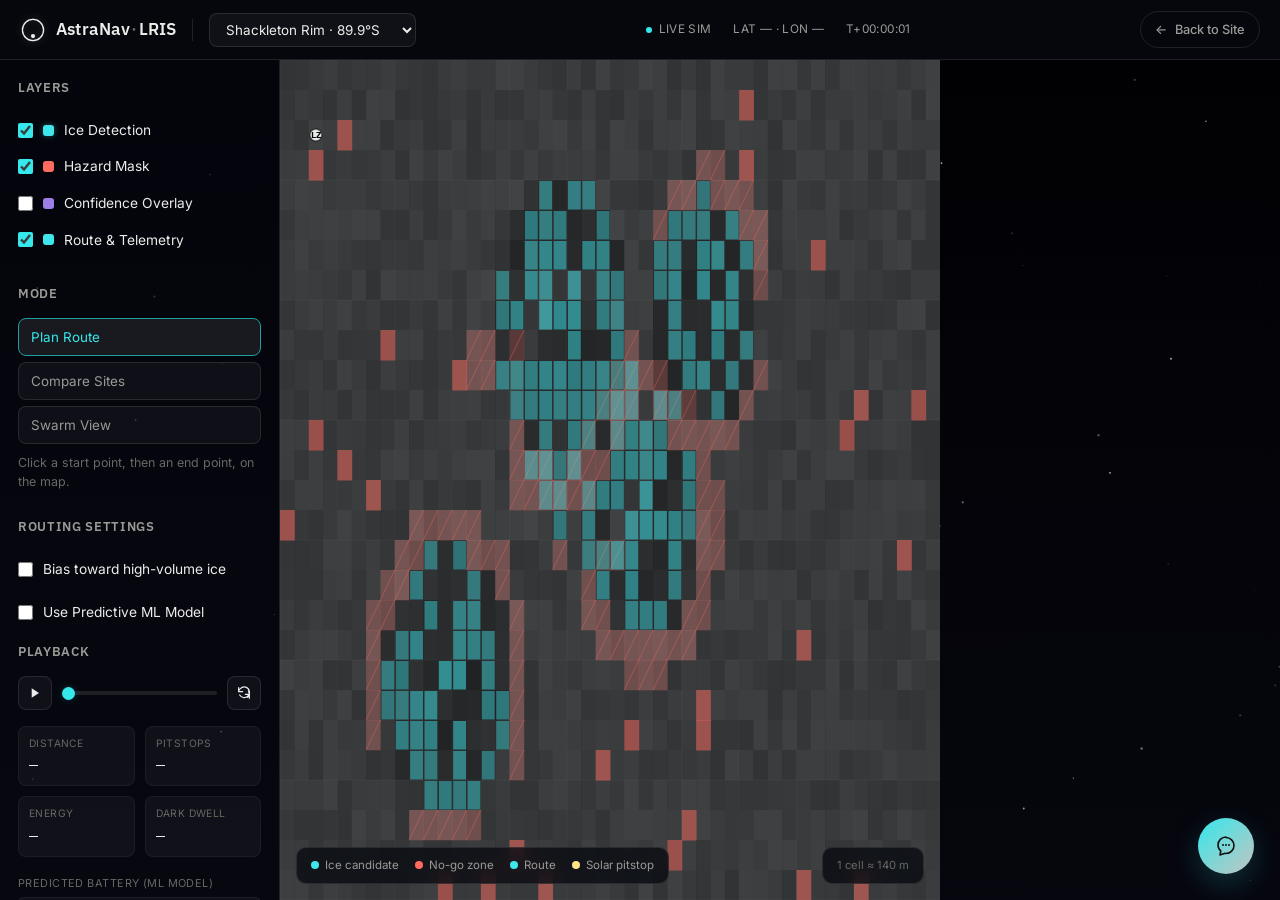
==== commit d6698496: "Integrate frontend with backend" ====
--- a/frontend/dashboard.html
+++ b/frontend/dashboard.html
@@ -82,6 +82,16 @@
     </div>
 
     <div class="rail-block" id="routeControls">
+      <h4 class="rail-title">Routing Settings</h4>
+      <label class="layer-toggle" style="margin-bottom: 6px;">
+        <input type="checkbox" id="routeIceSeeking">
+        Bias toward high-volume ice
+      </label>
+      <label class="layer-toggle" style="margin-bottom: 12px;">
+        <input type="checkbox" id="routePredictiveBattery">
+        Use Predictive ML Model
+      </label>
+
       <h4 class="rail-title">Playback</h4>
       <div class="playback-row">
         <button class="icon-btn" id="playBtn" title="Play/Pause">
--- a/frontend/style.css
+++ b/frontend/style.css
@@ -10,12 +10,12 @@
   --hairline: rgba(255, 255, 255, 0.1);
   --hairline-soft: rgba(255, 255, 255, 0.05);
 
-  --cyan: #e7e7e4;
-  --cyan-dim: #8f8f8c;
-  --cyan-glow: rgba(255, 255, 255, 0.16);
-
-  --amber: #a8a8a5;
-  --amber-glow: rgba(255, 255, 255, 0.1);
+  --cyan: #34e8ec;
+  --cyan-dim: #1e9fa2;
+  --cyan-glow: rgba(52, 232, 236, 0.2);
+
+  --amber: #cca353;
+  --amber-glow: rgba(204, 163, 83, 0.15);
 
   --ice: #ececea;
   --slate: #9a9a96;
@@ -81,9 +81,7 @@
   width: 100%;
   height: 100%;
   z-index: 0;
-  background:
-    radial-gradient(ellipse 70% 55% at 50% 0%, rgba(255, 255, 255, 0.035), transparent 60%),
-    var(--void);
+  background: linear-gradient(to bottom, #010103 0%, #030308 40%, #06060e 100%);
 }
 
 .grain {
@@ -135,16 +133,21 @@
 }
 
 .brand-mark {
-  color: var(--cyan);
+  color: var(--ice);
   display: flex;
   width: 26px;
   height: 26px;
-  filter: drop-shadow(0 0 6px var(--cyan-glow));
+  filter: drop-shadow(0 0 4px rgba(255, 255, 255, 0.25));
 }
 
 .brand-dash {
   color: var(--slate-dim);
   margin: 0 1px;
+}
+
+.brand-text-accent {
+  color: var(--amber);
+  font-weight: 600;
 }
 
 .nav-links {
@@ -175,6 +178,14 @@
 }
 
 .nav-links a:hover::after {
+  width: 100%;
+}
+
+.nav-item-link.active {
+  color: var(--ice);
+}
+
+.nav-item-link.active::after {
   width: 100%;
 }
 
@@ -302,6 +313,39 @@
   flex-direction: column;
   justify-content: center;
   padding: 140px 28px 60px;
+  background: radial-gradient(circle at center, transparent 40%, rgba(5, 5, 5, 0.7) 100%);
+}
+
+.hero::before {
+  content: "";
+  position: absolute;
+  left: 1%;
+  top: 4%;
+  bottom: 5%;
+  width: 320px;
+  background-image: url("assets/vikram_lander_bg.png");
+  background-repeat: no-repeat;
+  background-position: left center;
+  background-size: contain;
+  opacity: 0.55;
+  pointer-events: none;
+  z-index: 1;
+}
+
+.hero::after {
+  content: "";
+  position: absolute;
+  right: 1%;
+  top: 4%;
+  bottom: 5%;
+  width: 320px;
+  background-image: url("assets/satellite_bg.png");
+  background-repeat: no-repeat;
+  background-position: right center;
+  background-size: contain;
+  opacity: 0.5;
+  pointer-events: none;
+  z-index: 1;
 }
 
 .hero-grid {
@@ -362,11 +406,8 @@
   margin-bottom: 26px;
 }
 
-.grad-text {
-  background: linear-gradient(100deg, var(--cyan) 10%, var(--amber) 90%);
-  -webkit-background-clip: text;
-  background-clip: text;
-  color: transparent;
+.dim-text {
+  color: var(--slate);
 }
 
 .hero-sub {
@@ -1021,4 +1062,434 @@
     animation: none !important;
     transition: none !important;
   }
+}
+
+/* ===================== REDESIGNED LANDING PAGE FEATURES ===================== */
+
+.terrain-block-container {
+  position: relative;
+  width: 100%;
+  max-width: 520px;
+  aspect-ratio: 1.84;
+  z-index: 1;
+  display: flex;
+  align-items: center;
+  justify-content: center;
+}
+
+/* Cyan atmospheric backlight behind the block */
+.terrain-block-container::before {
+  content: "";
+  position: absolute;
+  inset: -35%;
+  background: radial-gradient(circle at 50% 45%, rgba(52, 232, 236, 0.16) 0%, rgba(52, 232, 236, 0.02) 50%, transparent 80%);
+  z-index: 0;
+  pointer-events: none;
+  filter: blur(40px);
+}
+
+/* Soft ambient shadow beneath the block container to anchor it */
+.terrain-block-container::after {
+  content: "";
+  position: absolute;
+  bottom: -10%;
+  left: 15%;
+  right: 15%;
+  height: 25px;
+  background: radial-gradient(ellipse at center, rgba(0, 0, 0, 0.9) 0%, transparent 85%);
+  z-index: 0;
+  pointer-events: none;
+  filter: blur(12px);
+}
+
+.terrain-block-img {
+  position: relative;
+  z-index: 1;
+  width: 100%;
+  height: 100%;
+  object-fit: contain;
+  filter: drop-shadow(0 15px 35px rgba(0, 0, 0, 0.95)) brightness(0.95) contrast(1.08) saturate(0.9);
+}
+
+.hud-lines {
+  position: absolute;
+  inset: 0;
+  width: 100%;
+  height: 100%;
+  z-index: 2;
+  pointer-events: none;
+}
+
+.hud-line-path {
+  filter: drop-shadow(0 0 4px rgba(52, 232, 236, 0.5));
+}
+
+.hud-line-path.line-amber {
+  filter: drop-shadow(0 0 4px rgba(204, 163, 83, 0.5));
+}
+
+.hud-line-dot {
+  animation: beacon 2s infinite;
+}
+
+@keyframes beacon {
+  0% { r: 2px; opacity: 0.5; }
+  50% { r: 4px; opacity: 1; filter: drop-shadow(0 0 3px #34e8ec); }
+  100% { r: 2px; opacity: 0.5; }
+}
+
+.hud-card-redesigned {
+  position: absolute;
+  background: rgba(5, 5, 5, 0.72);
+  backdrop-filter: blur(16px);
+  -webkit-backdrop-filter: blur(16px);
+  border: 1px solid rgba(52, 232, 236, 0.12);
+  border-radius: 12px;
+  padding: 12px 14px;
+  min-width: 150px;
+  box-shadow: 
+    0 15px 35px rgba(0, 0, 0, 0.65), 
+    0 0 20px rgba(52, 232, 236, 0.05), 
+    inset 0 1px 1px rgba(255, 255, 255, 0.06);
+  display: flex;
+  flex-direction: column;
+  gap: 8px;
+  z-index: 3;
+  transition: border-color 0.3s ease, box-shadow 0.3s ease;
+  animation: float-slow 7s ease-in-out infinite;
+}
+
+.hud-card-redesigned:hover {
+  border-color: rgba(52, 232, 236, 0.45);
+  box-shadow: 
+    0 15px 35px rgba(0, 0, 0, 0.65), 
+    0 0 30px rgba(52, 232, 236, 0.25), 
+    inset 0 1px 1px rgba(255, 255, 255, 0.1);
+}
+
+.hud-card-header {
+  display: flex;
+  align-items: center;
+  justify-content: space-between;
+  gap: 8px;
+  border-bottom: 1px solid rgba(255, 255, 255, 0.06);
+  padding-bottom: 6px;
+}
+
+.hud-card-title {
+  font-family: var(--font-display);
+  font-size: 0.8rem;
+  font-weight: 600;
+  color: var(--ice);
+  white-space: nowrap;
+}
+
+.hud-card-badge {
+  font-family: var(--font-mono);
+  font-size: 0.6rem;
+  color: var(--amber);
+  border: 1px solid var(--amber-glow);
+  padding: 2px 6px;
+  border-radius: 99px;
+  text-transform: uppercase;
+}
+
+.hud-card-body {
+  display: flex;
+  flex-direction: column;
+  gap: 8px;
+}
+
+.hud-card-row {
+  display: flex;
+  align-items: center;
+  gap: 10px;
+}
+
+.hud-spiral-icon {
+  flex-shrink: 0;
+}
+
+.hud-card-body.align-center {
+  align-items: center;
+}
+
+.hud-sparkline-container {
+  width: 100%;
+  height: 30px;
+}
+
+.hud-card-meta-row {
+  display: flex;
+  justify-content: space-between;
+  gap: 12px;
+  font-size: 0.68rem;
+  color: var(--slate);
+}
+
+.meta-val {
+  color: var(--ice);
+  font-weight: 500;
+  font-family: var(--font-mono);
+}
+
+.hud-gauge-wrapper {
+  position: relative;
+  display: flex;
+  flex-direction: column;
+  align-items: center;
+}
+
+.hud-gauge-val {
+  position: absolute;
+  bottom: 0;
+  font-family: var(--font-mono);
+  font-size: 0.72rem;
+  font-weight: 600;
+  color: #34e8ec;
+  text-shadow: 0 0 8px rgba(52, 232, 236, 0.4);
+}
+
+.hud-temp-visual-container {
+  display: flex;
+  flex-direction: column;
+  gap: 6px;
+  width: 100%;
+}
+
+.temp-heatmap-img {
+  width: 100%;
+  height: auto;
+  border-radius: 6px;
+  border: 1px solid rgba(255, 255, 255, 0.08);
+}
+
+.temp-scale-indicator {
+  display: flex;
+  flex-direction: column;
+  gap: 3px;
+}
+
+.temp-scale-gradient {
+  width: 100%;
+  height: 4px;
+  border-radius: 2px;
+  background: linear-gradient(to right, #004cf3, #00f6ff, #ffea00, #ff1a00);
+}
+
+.temp-scale-labels {
+  display: flex;
+  justify-content: space-between;
+  font-size: 0.62rem;
+  font-family: var(--font-mono);
+  color: var(--slate-dim);
+}
+
+@keyframes float-slow {
+  0%, 100% { transform: translateY(0); }
+  50% { transform: translateY(-8px); }
+}
+
+.hud-pos-1 { top: 4%; left: 2%; }
+.hud-pos-2 { top: 6%; right: 2%; }
+.hud-pos-3 { bottom: 12%; left: 3%; }
+.hud-pos-4 { bottom: 6%; right: 4%; }
+
+/* ===== NEW REDESIGN CLASSES ===== */
+.font-serif {
+  font-family: 'Playfair Display', Georgia, serif;
+}
+
+.hero-title {
+  font-family: 'Playfair Display', Georgia, serif;
+  font-weight: 500;
+}
+
+.btn-nav-cta {
+  position: relative;
+  background: linear-gradient(135deg, rgba(58, 44, 22, 0.85), rgba(20, 16, 10, 0.85));
+  border: 1px solid rgba(204, 163, 83, 0.45);
+  color: var(--ice);
+  padding-right: 44px !important; /* Space for moon thumb */
+  box-shadow: 0 0 18px rgba(204, 163, 83, 0.12);
+  transition: all 0.3s ease;
+}
+
+.btn-nav-cta:hover {
+  border-color: var(--amber);
+  box-shadow: 0 0 26px rgba(204, 163, 83, 0.3);
+  transform: translateY(-1px);
+}
+
+.btn-moon-thumb {
+  position: absolute;
+  right: 8px;
+  top: 50%;
+  transform: translateY(-50%);
+  width: 22px;
+  height: 22px;
+  border-radius: 50%;
+  background-image: url("assets/moon_thumb.png");
+  background-size: cover;
+  background-position: center;
+  box-shadow: inset -2px -2px 5px rgba(0, 0, 0, 0.5), 0 0 8px rgba(255, 255, 255, 0.25);
+  border: 1px solid rgba(255, 255, 255, 0.25);
+}
+
+.btn-explore {
+  border-color: rgba(52, 232, 236, 0.455);
+  background: rgba(52, 232, 236, 0.05);
+  color: #34e8ec;
+  box-shadow: 0 0 15px rgba(52, 232, 236, 0.1);
+}
+
+.btn-explore:hover {
+  background: rgba(52, 232, 236, 0.14);
+  border-color: #34e8ec;
+  box-shadow: 0 0 25px rgba(52, 232, 236, 0.3);
+}
+
+.btn-repo {
+  border-color: rgba(204, 163, 83, 0.45);
+  background: rgba(204, 163, 83, 0.05);
+  color: var(--ice);
+  box-shadow: 0 0 15px rgba(204, 163, 83, 0.1);
+}
+
+.btn-repo:hover {
+  border-color: var(--amber);
+  background: rgba(204, 163, 83, 0.14);
+  box-shadow: 0 0 25px rgba(204, 163, 83, 0.3);
+}
+
+.control-bar-wrapper {
+  margin-top: 32px;
+  width: 100%;
+}
+
+.control-bar {
+  display: flex;
+  align-items: center;
+  gap: 20px;
+  padding: 10px 24px;
+  border-radius: 999px;
+  border: 1px solid rgba(255, 255, 255, 0.06);
+  background: rgba(8, 8, 8, 0.45);
+  backdrop-filter: blur(12px);
+  -webkit-backdrop-filter: blur(12px);
+  width: fit-content;
+  box-shadow: 0 8px 32px rgba(0, 0, 0, 0.3);
+}
+
+.control-item {
+  display: flex;
+  align-items: center;
+  gap: 8px;
+  font-family: var(--font-mono);
+  font-size: 0.8rem;
+  color: var(--slate);
+}
+
+.control-item span {
+  color: var(--ice);
+  font-weight: 500;
+}
+
+.control-slider {
+  width: 100px;
+  height: 4px;
+  position: relative;
+}
+
+.slider-track {
+  width: 100%;
+  height: 100%;
+  background: rgba(255, 255, 255, 0.1);
+  border-radius: 2px;
+  position: relative;
+}
+
+.slider-fill {
+  width: 60%;
+  height: 100%;
+  background: #34e8ec;
+  border-radius: 2px;
+  box-shadow: 0 0 8px #34e8ec;
+}
+
+.slider-handle {
+  position: absolute;
+  left: 60%;
+  top: 50%;
+  transform: translate(-50%, -50%);
+  width: 10px;
+  height: 10px;
+  border-radius: 50%;
+  background: #34e8ec;
+  box-shadow: 0 0 10px #34e8ec;
+  border: 1.5px solid #050505;
+}
+
+.control-status {
+  display: flex;
+  align-items: center;
+  gap: 8px;
+  font-family: var(--font-mono);
+  font-size: 0.78rem;
+  color: #50e3c2;
+  margin-left: auto;
+}
+
+.status-dot {
+  width: 6px;
+  height: 6px;
+  border-radius: 50%;
+  background: #50e3c2;
+  box-shadow: 0 0 8px #50e3c2;
+  animation: pulse-green 2s infinite;
+}
+
+@keyframes pulse-green {
+  0% {
+    box-shadow: 0 0 0 0 rgba(80, 227, 194, 0.6);
+  }
+  70% {
+    box-shadow: 0 0 0 6px rgba(80, 227, 194, 0);
+  }
+  100% {
+    box-shadow: 0 0 0 0 rgba(80, 227, 194, 0);
+  }
+}
+
+/* responsive overrides */
+@media (max-width: 980px) {
+  .hud-pos-1 { top: 4%; left: 2%; }
+  .hud-pos-2 { top: 6%; right: 2%; }
+  .hud-pos-3 { bottom: 12%; left: 3%; }
+  .hud-pos-4 { bottom: 6%; right: 4%; }
+  .hud-lines { display: none; }
+}
+
+@media (max-width: 560px) {
+  .control-bar {
+    flex-wrap: wrap;
+    border-radius: 16px;
+    gap: 12px;
+  }
+  .control-slider {
+    width: 60px;
+  }
+  .hud-pos-1, .hud-pos-2, .hud-pos-3, .hud-pos-4 {
+    position: relative;
+    top: auto;
+    left: auto;
+    right: auto;
+    bottom: auto;
+    margin: 8px auto;
+    width: 90%;
+  }
+  .hero-visual {
+    height: auto;
+    flex-direction: column;
+  }
 }
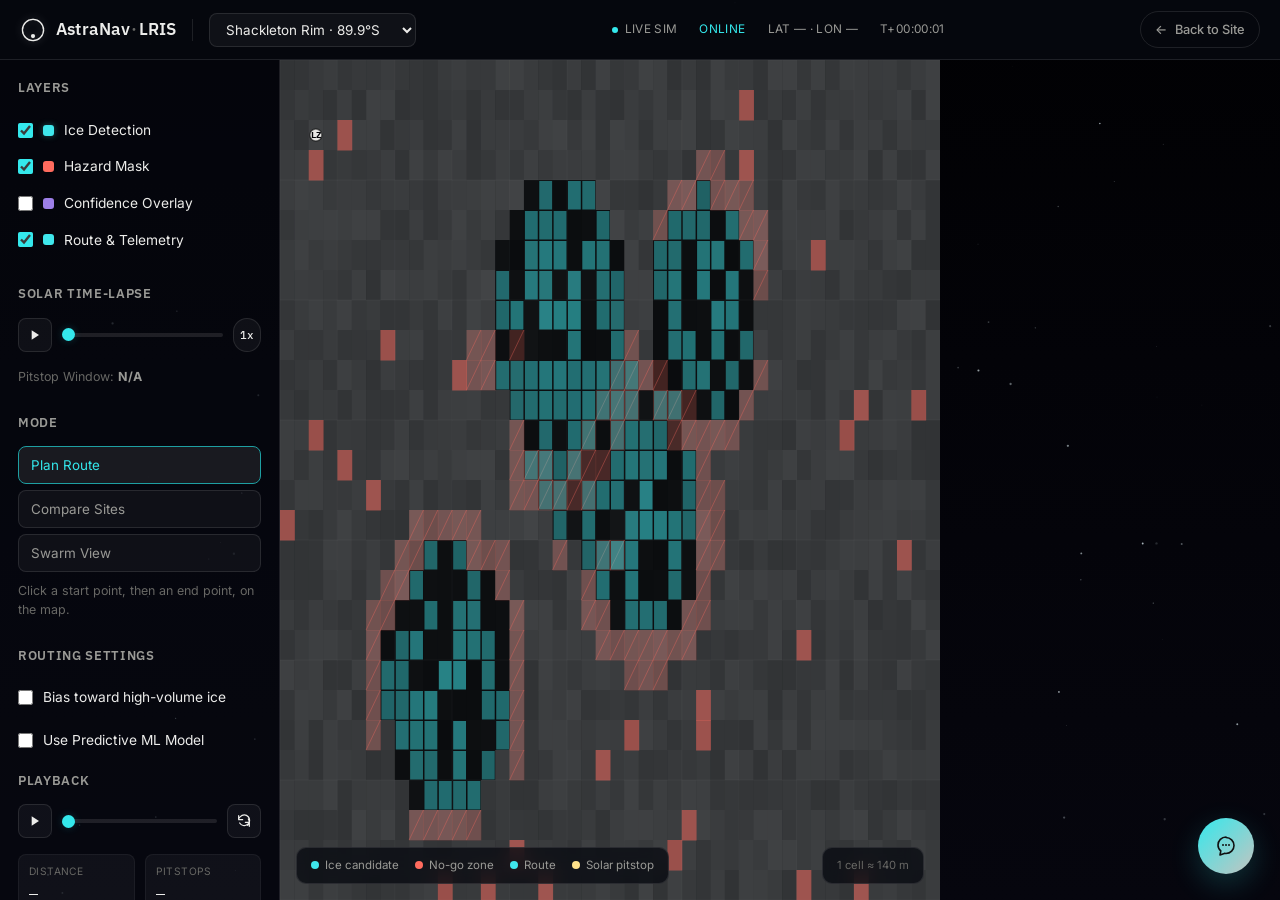
==== commit b2c023a4: "feat: cleanly integrate 4 frontend features (PWA, Export, Briefing, Time-Lapse)" ====
--- a/frontend/dashboard.html
+++ b/frontend/dashboard.html
@@ -6,6 +6,7 @@
 <title>Mission Control — AstraNav-LRIS</title>
 <meta name="description" content="AstraNav-LRIS Mission Control — live ice detection, hazard mapping, shadow-hopping route planning and readiness scoring for the lunar south pole." />
 <link rel="icon" href="data:image/svg+xml,<svg xmlns=%22http://www.w3.org/2000/svg%22 viewBox=%220 0 100 100%22><circle cx=%2250%22 cy=%2250%22 r=%2240%22 fill=%22%2304050a%22 stroke=%22%2334e8ec%22 stroke-width=%224%22/></svg>">
+<link rel="manifest" href="manifest.json">
 <link rel="preconnect" href="https://fonts.googleapis.com">
 <link rel="preconnect" href="https://fonts.gstatic.com" crossorigin>
 <link href="https://fonts.googleapis.com/css2?family=IBM+Plex+Sans:wght@400;500;600;700&family=Inter:wght@400;500;600&family=IBM+Plex+Mono:wght@400;500;600&display=swap" rel="stylesheet">
@@ -34,6 +35,7 @@
   </div>
   <div class="dtop-center mono">
     <span class="dtop-stat"><span class="dot-pulse"></span> LIVE SIM</span>
+    <span class="dtop-stat" id="networkStatus" style="color:var(--cyan);">ONLINE</span>
     <span class="dtop-stat" id="cursorReadout">LAT — · LON —</span>
     <span class="dtop-stat" id="clockReadout">T+00:00:00</span>
   </div>
@@ -69,6 +71,21 @@
         <input type="checkbox" id="layerRoute" checked>
         <span class="swatch swatch-route"></span> Route &amp; Telemetry
       </label>
+    </div>
+
+
+    <div class="rail-block" id="timeLapseControls">
+      <h4 class="rail-title">Solar Time-Lapse</h4>
+      <div class="playback-row">
+        <button class="icon-btn" id="sunPlayBtn" title="Play/Pause Sun">
+          <svg id="sunPlayIcon" viewBox="0 0 24 24" fill="none"><path d="M7 5v14l11-7L7 5Z" fill="currentColor"/></svg>
+        </button>
+        <input type="range" id="sunScrubber" min="0" max="360" value="0" class="scrubber">
+        <button class="btn btn-outline btn-sm" id="sunSpeedBtn" style="padding: 0 6px; height: 34px; font-family: var(--font-mono); font-size: 0.7rem;">1x</button>
+      </div>
+      <div class="rail-hint mono" style="margin-top: 8px;">
+        Pitstop Window: <b id="pitstopStatus" style="color:var(--slate);">N/A</b>
+      </div>
     </div>
 
     <div class="rail-block">
@@ -195,7 +212,30 @@
       <div><span>Shadow status</span><b id="detShadow">—</b></div>
     </div>
 
-    <button class="btn btn-outline btn-sm" id="addToCompareBtn">+ Add to Comparison</button>
+    
+    <div style="display:flex; gap:8px; margin-top: 10px;">
+      <button class="btn btn-outline btn-sm" id="addToCompareBtn" style="flex:1; padding:8px 4px;">+ Compare</button>
+      <button class="btn btn-outline btn-sm" id="briefingBtn" style="flex:1; padding:8px 4px;">Briefing</button>
+      <div style="position:relative; flex:1;">
+        <button class="btn btn-outline btn-sm" id="exportReportBtn" style="width:100%; padding:8px 4px;">Export ▼</button>
+        <div id="exportMenu" style="position:absolute; bottom:100%; left:0; width:100%; background:var(--panel); border:1px solid var(--hairline); border-radius:6px; z-index:10; margin-bottom:4px;" hidden>
+          <button id="exportPdfBtn" class="btn btn-ghost btn-sm" style="width:100%; text-align:left;">As PDF</button>
+          <button id="exportCsvBtn" class="btn btn-ghost btn-sm" style="width:100%; text-align:left;">As CSV</button>
+        </div>
+      </div>
+    </div>
+
+    <div id="briefingPanel" hidden>
+      <div style="display:flex; justify-content:space-between; align-items:center; background:rgba(255,255,255,0.05); padding:6px 10px; margin-top:15px; border-radius:6px 6px 0 0; border:1px solid var(--hairline); border-bottom:none;">
+        <span style="font-family:var(--font-mono); font-size:0.7rem; color:var(--slate);">mission_brief.txt</span>
+        <button id="copyBriefingBtn" class="icon-btn" style="width:24px; height:24px; background:transparent; border:none; color:var(--slate);" title="Copy to clipboard">
+          <svg viewBox="0 0 24 24" fill="none"><rect x="9" y="9" width="13" height="13" rx="2" ry="2" stroke="currentColor" stroke-width="2"/><path d="M5 15H4a2 2 0 0 1-2-2V4a2 2 0 0 1 2-2h9a2 2 0 0 1 2 2v1" stroke="currentColor" stroke-width="2"/></svg>
+        </button>
+      </div>
+      <div id="briefingContent" style="padding:12px; background:rgba(0,0,0,0.4); border:1px solid var(--hairline); border-radius:0 0 6px 6px; font-family:var(--font-mono); font-size:0.75rem; color:var(--ice); line-height:1.4;">
+      </div>
+    </div>
+
   </aside>
 
   <!-- ===== BOTTOM DRAWER: COMPARISON TABLE ===== -->
@@ -235,6 +275,14 @@
   </form>
 </div>
 
+<script src="assets/jspdf.umd.min.js"></script>
 <script src="dashboard.js"></script>
+<script>
+  if ('serviceWorker' in navigator) {
+    window.addEventListener('load', () => {
+      navigator.serviceWorker.register('./service-worker.js');
+    });
+  }
+</script>
 </body>
 </html>
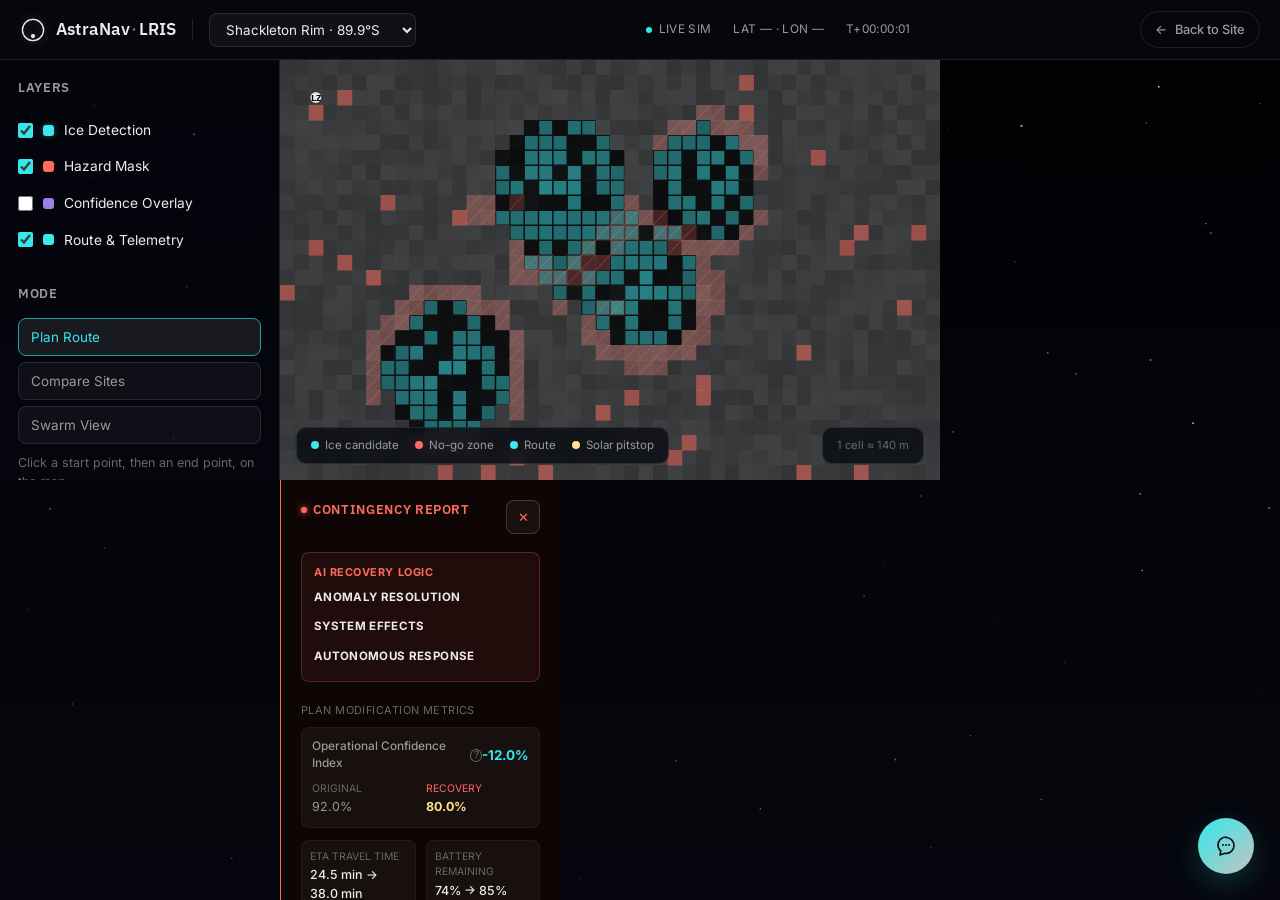
==== commit 96f4cd49: "feat: add Mission Anomaly Response Engine" ====
--- a/frontend/dashboard.html
+++ b/frontend/dashboard.html
@@ -6,7 +6,6 @@
 <title>Mission Control — AstraNav-LRIS</title>
 <meta name="description" content="AstraNav-LRIS Mission Control — live ice detection, hazard mapping, shadow-hopping route planning and readiness scoring for the lunar south pole." />
 <link rel="icon" href="data:image/svg+xml,<svg xmlns=%22http://www.w3.org/2000/svg%22 viewBox=%220 0 100 100%22><circle cx=%2250%22 cy=%2250%22 r=%2240%22 fill=%22%2304050a%22 stroke=%22%2334e8ec%22 stroke-width=%224%22/></svg>">
-<link rel="manifest" href="manifest.json">
 <link rel="preconnect" href="https://fonts.googleapis.com">
 <link rel="preconnect" href="https://fonts.gstatic.com" crossorigin>
 <link href="https://fonts.googleapis.com/css2?family=IBM+Plex+Sans:wght@400;500;600;700&family=Inter:wght@400;500;600&family=IBM+Plex+Mono:wght@400;500;600&display=swap" rel="stylesheet">
@@ -35,7 +34,6 @@
   </div>
   <div class="dtop-center mono">
     <span class="dtop-stat"><span class="dot-pulse"></span> LIVE SIM</span>
-    <span class="dtop-stat" id="networkStatus" style="color:var(--cyan);">ONLINE</span>
     <span class="dtop-stat" id="cursorReadout">LAT — · LON —</span>
     <span class="dtop-stat" id="clockReadout">T+00:00:00</span>
   </div>
@@ -71,21 +69,6 @@
         <input type="checkbox" id="layerRoute" checked>
         <span class="swatch swatch-route"></span> Route &amp; Telemetry
       </label>
-    </div>
-
-
-    <div class="rail-block" id="timeLapseControls">
-      <h4 class="rail-title">Solar Time-Lapse</h4>
-      <div class="playback-row">
-        <button class="icon-btn" id="sunPlayBtn" title="Play/Pause Sun">
-          <svg id="sunPlayIcon" viewBox="0 0 24 24" fill="none"><path d="M7 5v14l11-7L7 5Z" fill="currentColor"/></svg>
-        </button>
-        <input type="range" id="sunScrubber" min="0" max="360" value="0" class="scrubber">
-        <button class="btn btn-outline btn-sm" id="sunSpeedBtn" style="padding: 0 6px; height: 34px; font-family: var(--font-mono); font-size: 0.7rem;">1x</button>
-      </div>
-      <div class="rail-hint mono" style="margin-top: 8px;">
-        Pitstop Window: <b id="pitstopStatus" style="color:var(--slate);">N/A</b>
-      </div>
     </div>
 
     <div class="rail-block">
@@ -129,6 +112,58 @@
         <span class="rail-subtitle">Predicted Battery (ML model)</span>
         <canvas id="batteryChart" height="70"></canvas>
       </div>
+
+      <!-- --- MISSION ANOMALY HEALTH DASHBOARD START --- -->
+      <div class="contingency-health-dash" style="margin-top: 15px; border-top: 1px solid var(--hairline); padding-top: 12px;">
+        <span class="rail-subtitle">Rover System Health</span>
+        <div class="health-indicators mono" style="display: flex; flex-direction: column; gap: 6px; font-size: 0.74rem;">
+          <div style="display: flex; justify-content: space-between; align-items: center;">
+            <span>Battery Status:</span>
+            <span class="health-tag tag-green" id="healthBattery">NOMINAL</span>
+          </div>
+          <div style="display: flex; justify-content: space-between; align-items: center;">
+            <span>Actuators/Drive:</span>
+            <span class="health-tag tag-green" id="healthDrive">NOMINAL</span>
+          </div>
+          <div style="display: flex; justify-content: space-between; align-items: center;">
+            <span>Sensors/Slopes:</span>
+            <span class="health-tag tag-green" id="healthSensors">NOMINAL</span>
+          </div>
+          <div style="display: flex; justify-content: space-between; align-items: center;">
+            <span>Earth Link Comms:</span>
+            <span class="health-tag tag-green" id="healthComms">NOMINAL</span>
+          </div>
+          <div style="display: flex; justify-content: space-between; align-items: center;">
+            <span>Thermal Load:</span>
+            <span class="health-tag tag-green" id="healthThermal">NOMINAL</span>
+          </div>
+        </div>
+      </div>
+
+      <!-- Anomaly Trigger -->
+      <div class="contingency-trigger-panel" style="margin-top: 15px; border-top: 1px solid var(--hairline); padding-top: 12px;">
+        <span class="rail-subtitle">Mission Anomaly Response</span>
+        <select id="anomalySelect" class="region-select" style="width: 100%; margin-bottom: 8px;">
+          <option value="wheel_degradation">Wheel Actuator Degradation</option>
+          <option value="battery_drain">Battery Cell Degradation</option>
+          <option value="sensor_degradation">Sensor Degradation (Terrain Blindness)</option>
+          <option value="comm_blackout">Communication Blackout</option>
+          <option value="new_obstacle">Newly Detected Obstacle (Boulder)</option>
+          <option value="thermal_load">PSR Thermal Load Spike</option>
+          <option value="solar_unavailable">Solar Charging Site Blocked</option>
+        </select>
+        <div style="margin-bottom: 10px;">
+          <div style="display: flex; justify-content: space-between; font-size: 0.7rem; color: var(--slate-dim); margin-bottom: 4px;">
+            <span>Anomaly Severity</span>
+            <span id="anomalyMagVal" class="mono">40%</span>
+          </div>
+          <input type="range" id="anomalyMagnitude" min="10" max="90" value="40" class="scrubber" style="width: 100%;">
+        </div>
+        <button class="icon-btn-wide" id="injectAnomalyBtn" style="background: linear-gradient(135deg, #ff6b5e, #ffe28a); color: #101010; font-weight: 700; margin-top: 6px; box-shadow: 0 4px 15px rgba(255, 107, 94, 0.45); cursor: pointer;">
+          ⚠ TRIGGER CONTINGENCY
+        </button>
+      </div>
+      <!-- --- END --- -->
     </div>
 
     <div class="rail-block" id="compareControls" hidden>
@@ -212,30 +247,85 @@
       <div><span>Shadow status</span><b id="detShadow">—</b></div>
     </div>
 
-    
-    <div style="display:flex; gap:8px; margin-top: 10px;">
-      <button class="btn btn-outline btn-sm" id="addToCompareBtn" style="flex:1; padding:8px 4px;">+ Compare</button>
-      <button class="btn btn-outline btn-sm" id="briefingBtn" style="flex:1; padding:8px 4px;">Briefing</button>
-      <div style="position:relative; flex:1;">
-        <button class="btn btn-outline btn-sm" id="exportReportBtn" style="width:100%; padding:8px 4px;">Export ▼</button>
-        <div id="exportMenu" style="position:absolute; bottom:100%; left:0; width:100%; background:var(--panel); border:1px solid var(--hairline); border-radius:6px; z-index:10; margin-bottom:4px;" hidden>
-          <button id="exportPdfBtn" class="btn btn-ghost btn-sm" style="width:100%; text-align:left;">As PDF</button>
-          <button id="exportCsvBtn" class="btn btn-ghost btn-sm" style="width:100%; text-align:left;">As CSV</button>
-        </div>
-      </div>
-    </div>
-
-    <div id="briefingPanel" hidden>
-      <div style="display:flex; justify-content:space-between; align-items:center; background:rgba(255,255,255,0.05); padding:6px 10px; margin-top:15px; border-radius:6px 6px 0 0; border:1px solid var(--hairline); border-bottom:none;">
-        <span style="font-family:var(--font-mono); font-size:0.7rem; color:var(--slate);">mission_brief.txt</span>
-        <button id="copyBriefingBtn" class="icon-btn" style="width:24px; height:24px; background:transparent; border:none; color:var(--slate);" title="Copy to clipboard">
-          <svg viewBox="0 0 24 24" fill="none"><rect x="9" y="9" width="13" height="13" rx="2" ry="2" stroke="currentColor" stroke-width="2"/><path d="M5 15H4a2 2 0 0 1-2-2V4a2 2 0 0 1 2-2h9a2 2 0 0 1 2 2v1" stroke="currentColor" stroke-width="2"/></svg>
-        </button>
-      </div>
-      <div id="briefingContent" style="padding:12px; background:rgba(0,0,0,0.4); border:1px solid var(--hairline); border-radius:0 0 6px 6px; font-family:var(--font-mono); font-size:0.75rem; color:var(--ice); line-height:1.4;">
-      </div>
-    </div>
-
+    <button class="btn btn-outline btn-sm" id="addToCompareBtn">+ Add to Comparison</button>
+  </aside>
+
+  <!-- ===== RIGHT SLIDE-OUT: CONTINGENCY PANEL ===== -->
+  <aside class="lmrs-panel contingency-theme" id="contingencyPanel" style="border-left: 1px solid #ff6b5e; background: rgba(15, 6, 6, 0.95); z-index: 61;">
+    <div class="lmrs-head">
+      <span class="rail-title" style="color: #ff6b5e; display: flex; align-items: center; gap: 6px;">
+        <span class="dot-pulse" style="background-color: #ff6b5e; box-shadow: 0 0 6px #ff6b5e;"></span> CONTINGENCY REPORT
+      </span>
+      <button class="icon-btn" id="closeContingency" style="border-color: rgba(255,107,94,0.3); color: #ff6b5e; font-size: 0.8rem; cursor: pointer;">✕</button>
+    </div>
+
+    <!-- Explanation Panel -->
+    <div class="contingency-explanation" style="margin-bottom: 20px; font-family: var(--font-body); font-size: 0.84rem; line-height: 1.45;">
+      <div style="background: rgba(255,107,94,0.08); border: 1px solid rgba(255,107,94,0.25); border-radius: 8px; padding: 12px;">
+        <span class="rail-subtitle" style="color: #ff6b5e; font-weight: 700; margin-bottom: 6px; display: block; letter-spacing: 0.05em;">AI RECOVERY LOGIC</span>
+        <div style="margin-bottom: 10px;">
+          <b style="color: var(--ice); font-size: 0.72rem; letter-spacing: 0.03em;">ANOMALY RESOLUTION</b>
+          <p id="contReason" style="color: #ffe28a; margin: 4px 0 0 0; font-size: 0.78rem; font-family: var(--font-body);"></p>
+        </div>
+        <div style="margin-bottom: 10px;">
+          <b style="color: var(--ice); font-size: 0.72rem; letter-spacing: 0.03em;">SYSTEM EFFECTS</b>
+          <p id="contEffects" style="color: var(--slate); margin: 4px 0 0 0; font-size: 0.78rem; font-family: var(--font-body);"></p>
+        </div>
+        <div>
+          <b style="color: var(--ice); font-size: 0.72rem; letter-spacing: 0.03em;">AUTONOMOUS RESPONSE</b>
+          <p id="contDecisions" style="color: var(--cyan); margin: 4px 0 0 0; font-size: 0.78rem; font-family: var(--font-body);"></p>
+        </div>
+      </div>
+    </div>
+
+    <!-- Before vs After Metrics -->
+    <div class="contingency-comparison" style="margin-bottom: 20px;">
+      <span class="rail-subtitle" style="color: var(--slate-dim); display: block; margin-bottom: 8px;">Plan Modification Metrics</span>
+      
+      <!-- Operational Confidence Index (OCI) with Tooltip -->
+      <div style="background: var(--panel); border: 1px solid var(--hairline-soft); border-radius: 8px; padding: 10px; margin-bottom: 12px; position: relative;">
+        <div style="display: flex; justify-content: space-between; align-items: center; margin-bottom: 6px;">
+          <span style="font-size: 0.74rem; color: var(--slate); font-weight: 500; display: flex; align-items: center; gap: 6px;">
+            Operational Confidence Index
+            <span class="tooltip-trigger" style="display: inline-flex; align-items: center; justify-content: center; width: 13px; height: 13px; border-radius: 50%; border: 1px solid var(--slate-dim); font-size: 0.6rem; cursor: help; color: var(--slate-dim);" title="A deterministic weighted metric derived from battery reserve, hazard exposure, comms link, and slope risk to support real-time planning decisions. Not statistically validated.">?</span>
+          </span>
+          <span class="mono" style="font-size: 0.84rem; font-weight: bold; color: var(--cyan);" id="ociDiff">-12.0%</span>
+        </div>
+        <!-- Progress compare -->
+        <div style="display: grid; grid-template-columns: 1fr 1fr; gap: 10px; font-size: 0.78rem;" class="mono">
+          <div><span style="color: var(--slate-dim); font-size: 0.65rem;">ORIGINAL</span><div id="ociBefore" style="color: var(--slate);">92.0%</div></div>
+          <div><span style="color: #ff6b5e; font-size: 0.65rem;">RECOVERY</span><div id="ociAfter" style="color: #ffe28a; font-weight: bold;">80.0%</div></div>
+        </div>
+      </div>
+
+      <!-- Other metrics -->
+      <div style="display: grid; grid-template-columns: 1fr 1fr; gap: 10px;" class="mono">
+        <div style="background: var(--panel); border: 1px solid var(--hairline-soft); border-radius: 8px; padding: 8px; font-size: 0.78rem;">
+          <span style="color: var(--slate-dim); font-size: 0.65rem; display: block; margin-bottom: 2px;">ETA TRAVEL TIME</span>
+          <div style="color: var(--ice); font-weight: 500;" id="etaCompare">24.5 min → 38.0 min</div>
+        </div>
+        <div style="background: var(--panel); border: 1px solid var(--hairline-soft); border-radius: 8px; padding: 8px; font-size: 0.78rem;">
+          <span style="color: var(--slate-dim); font-size: 0.65rem; display: block; margin-bottom: 2px;">BATTERY REMAINING</span>
+          <div style="color: var(--ice); font-weight: 500;" id="battCompare">74% → 85%</div>
+        </div>
+        <div style="background: var(--panel); border: 1px solid var(--hairline-soft); border-radius: 8px; padding: 8px; font-size: 0.78rem;">
+          <span style="color: var(--slate-dim); font-size: 0.65rem; display: block; margin-bottom: 2px;">ENERGY USAGE</span>
+          <div style="color: var(--ice); font-weight: 500;" id="energyCompare">38.5 Wh → 54.2 Wh</div>
+        </div>
+        <div style="background: var(--panel); border: 1px solid var(--hairline-soft); border-radius: 8px; padding: 8px; font-size: 0.78rem;">
+          <span style="color: var(--slate-dim); font-size: 0.65rem; display: block; margin-bottom: 2px;">RISK EXPOSURE</span>
+          <div style="color: var(--ice); font-weight: 500;" id="riskCompare">21.0 → 12.0</div>
+        </div>
+      </div>
+    </div>
+
+    <!-- Live timeline log -->
+    <div class="contingency-timeline" style="margin-top: 15px; border-top: 1px solid var(--hairline); padding-top: 12px;">
+      <span class="rail-subtitle" style="color: var(--slate-dim); display: block; margin-bottom: 10px;">Contingency Timeline Log</span>
+      <div id="contTimelineLog" class="mono" style="display: flex; flex-direction: column; gap: 8px; font-size: 0.7rem; color: var(--slate); max-height: 180px; overflow-y: auto; padding-right: 4px;">
+        <!-- Filled dynamically -->
+      </div>
+    </div>
   </aside>
 
   <!-- ===== BOTTOM DRAWER: COMPARISON TABLE ===== -->
@@ -275,14 +365,7 @@
   </form>
 </div>
 
-<script src="assets/jspdf.umd.min.js"></script>
 <script src="dashboard.js"></script>
-<script>
-  if ('serviceWorker' in navigator) {
-    window.addEventListener('load', () => {
-      navigator.serviceWorker.register('./service-worker.js');
-    });
-  }
-</script>
+<script src="fault_injector.js"></script>
 </body>
 </html>
--- a/frontend/dashboard.css
+++ b/frontend/dashboard.css
@@ -311,3 +311,73 @@
   .btn-sm{padding:8px 10px;}
 }
 
+/* ---------------- CONTINGENCY & MISSION HEALTH STYLES ---------------- */
+.health-tag {
+  display: inline-block;
+  font-size: 0.68rem;
+  font-weight: 700;
+  padding: 2px 6px;
+  border-radius: 4px;
+  text-transform: uppercase;
+  letter-spacing: 0.05em;
+  transition: all 0.3s ease;
+}
+.tag-green {
+  background: #05cf9b;
+  color: #06080f;
+  box-shadow: 0 0 8px rgba(5, 207, 155, 0.4);
+}
+.tag-yellow {
+  background: #ffb255;
+  color: #06080f;
+  box-shadow: 0 0 8px rgba(255, 178, 85, 0.4);
+}
+.tag-red {
+  background: #ff6b5e;
+  color: #ffffff;
+  box-shadow: 0 0 8px rgba(255, 107, 94, 0.5);
+}
+
+.tooltip-trigger {
+  transition: background-color 0.2s ease, border-color 0.2s ease, color 0.2s ease;
+}
+.tooltip-trigger:hover {
+  background: rgba(255, 255, 255, 0.15) !important;
+  color: var(--ice) !important;
+  border-color: var(--ice) !important;
+}
+
+#contTimelineLog::-webkit-scrollbar {
+  width: 4px;
+}
+#contTimelineLog::-webkit-scrollbar-track {
+  background: rgba(255, 255, 255, 0.02);
+  border-radius: 2px;
+}
+#contTimelineLog::-webkit-scrollbar-thumb {
+  background: rgba(255, 107, 94, 0.3);
+  border-radius: 2px;
+}
+#contTimelineLog::-webkit-scrollbar-thumb:hover {
+  background: rgba(255, 107, 94, 0.5);
+}
+
+.timeline-event {
+  border-left: 1px solid rgba(255, 107, 94, 0.3);
+  padding-left: 8px;
+  margin-left: 4px;
+  position: relative;
+}
+.timeline-event::before {
+  content: "";
+  position: absolute;
+  left: -3px;
+  top: 4px;
+  width: 5px;
+  height: 5px;
+  border-radius: 50%;
+  background: #ff6b5e;
+  box-shadow: 0 0 4px #ff6b5e;
+}
+
+
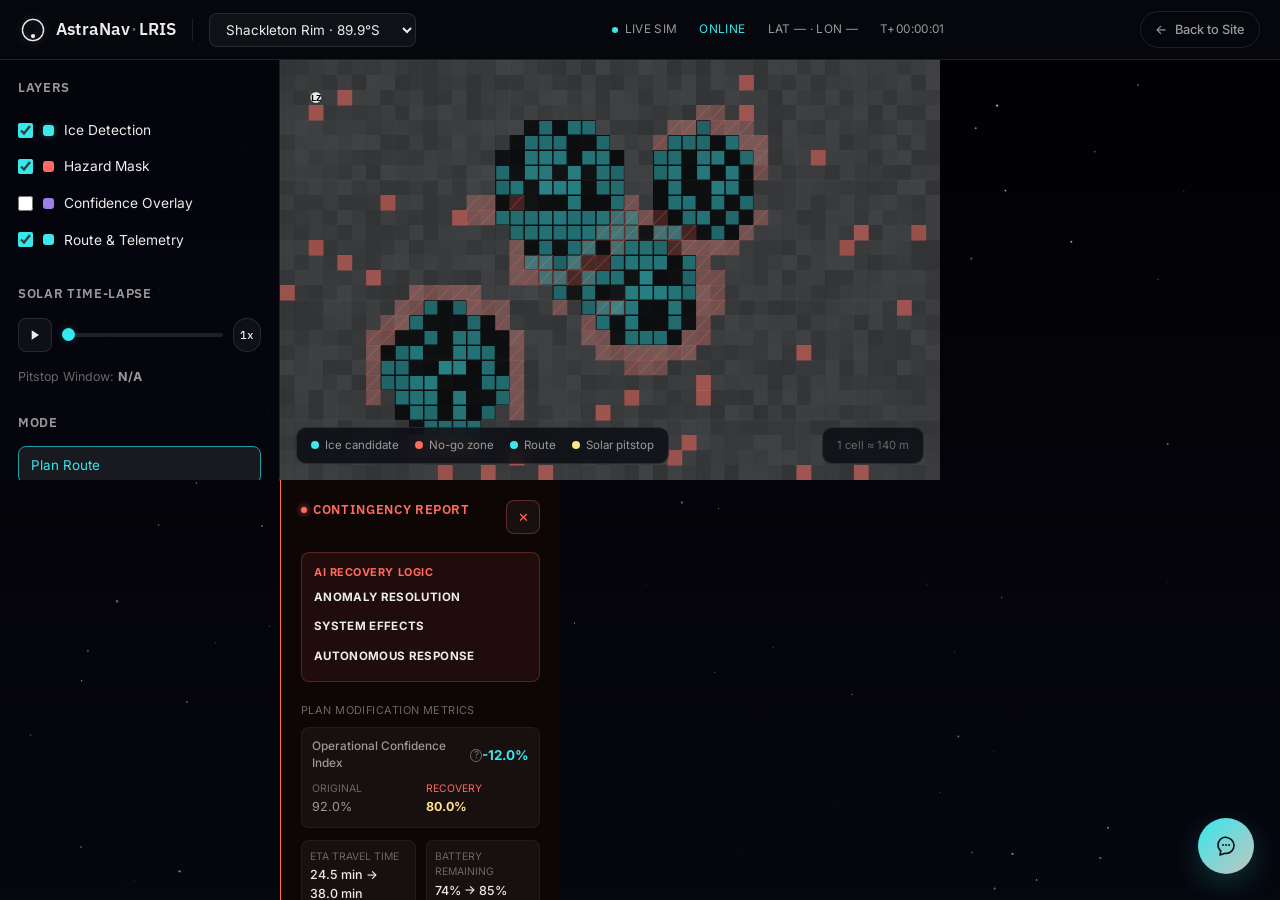
==== commit e52cb909: "Resolve merge conflict in dashboard.html by keeping both scripts" ====
--- a/frontend/dashboard.html
+++ b/frontend/dashboard.html
@@ -6,6 +6,7 @@
 <title>Mission Control — AstraNav-LRIS</title>
 <meta name="description" content="AstraNav-LRIS Mission Control — live ice detection, hazard mapping, shadow-hopping route planning and readiness scoring for the lunar south pole." />
 <link rel="icon" href="data:image/svg+xml,<svg xmlns=%22http://www.w3.org/2000/svg%22 viewBox=%220 0 100 100%22><circle cx=%2250%22 cy=%2250%22 r=%2240%22 fill=%22%2304050a%22 stroke=%22%2334e8ec%22 stroke-width=%224%22/></svg>">
+<link rel="manifest" href="manifest.json">
 <link rel="preconnect" href="https://fonts.googleapis.com">
 <link rel="preconnect" href="https://fonts.gstatic.com" crossorigin>
 <link href="https://fonts.googleapis.com/css2?family=IBM+Plex+Sans:wght@400;500;600;700&family=Inter:wght@400;500;600&family=IBM+Plex+Mono:wght@400;500;600&display=swap" rel="stylesheet">
@@ -34,6 +35,7 @@
   </div>
   <div class="dtop-center mono">
     <span class="dtop-stat"><span class="dot-pulse"></span> LIVE SIM</span>
+    <span class="dtop-stat" id="networkStatus" style="color:var(--cyan);">ONLINE</span>
     <span class="dtop-stat" id="cursorReadout">LAT — · LON —</span>
     <span class="dtop-stat" id="clockReadout">T+00:00:00</span>
   </div>
@@ -69,6 +71,21 @@
         <input type="checkbox" id="layerRoute" checked>
         <span class="swatch swatch-route"></span> Route &amp; Telemetry
       </label>
+    </div>
+
+
+    <div class="rail-block" id="timeLapseControls">
+      <h4 class="rail-title">Solar Time-Lapse</h4>
+      <div class="playback-row">
+        <button class="icon-btn" id="sunPlayBtn" title="Play/Pause Sun">
+          <svg id="sunPlayIcon" viewBox="0 0 24 24" fill="none"><path d="M7 5v14l11-7L7 5Z" fill="currentColor"/></svg>
+        </button>
+        <input type="range" id="sunScrubber" min="0" max="360" value="0" class="scrubber">
+        <button class="btn btn-outline btn-sm" id="sunSpeedBtn" style="padding: 0 6px; height: 34px; font-family: var(--font-mono); font-size: 0.7rem;">1x</button>
+      </div>
+      <div class="rail-hint mono" style="margin-top: 8px;">
+        Pitstop Window: <b id="pitstopStatus" style="color:var(--slate);">N/A</b>
+      </div>
     </div>
 
     <div class="rail-block">
@@ -247,7 +264,30 @@
       <div><span>Shadow status</span><b id="detShadow">—</b></div>
     </div>
 
-    <button class="btn btn-outline btn-sm" id="addToCompareBtn">+ Add to Comparison</button>
+    
+    <div style="display:flex; gap:8px; margin-top: 10px;">
+      <button class="btn btn-outline btn-sm" id="addToCompareBtn" style="flex:1; padding:8px 4px;">+ Compare</button>
+      <button class="btn btn-outline btn-sm" id="briefingBtn" style="flex:1; padding:8px 4px;">Briefing</button>
+      <div style="position:relative; flex:1;">
+        <button class="btn btn-outline btn-sm" id="exportReportBtn" style="width:100%; padding:8px 4px;">Export ▼</button>
+        <div id="exportMenu" style="position:absolute; bottom:100%; left:0; width:100%; background:var(--panel); border:1px solid var(--hairline); border-radius:6px; z-index:10; margin-bottom:4px;" hidden>
+          <button id="exportPdfBtn" class="btn btn-ghost btn-sm" style="width:100%; text-align:left;">As PDF</button>
+          <button id="exportCsvBtn" class="btn btn-ghost btn-sm" style="width:100%; text-align:left;">As CSV</button>
+        </div>
+      </div>
+    </div>
+
+    <div id="briefingPanel" hidden>
+      <div style="display:flex; justify-content:space-between; align-items:center; background:rgba(255,255,255,0.05); padding:6px 10px; margin-top:15px; border-radius:6px 6px 0 0; border:1px solid var(--hairline); border-bottom:none;">
+        <span style="font-family:var(--font-mono); font-size:0.7rem; color:var(--slate);">mission_brief.txt</span>
+        <button id="copyBriefingBtn" class="icon-btn" style="width:24px; height:24px; background:transparent; border:none; color:var(--slate);" title="Copy to clipboard">
+          <svg viewBox="0 0 24 24" fill="none"><rect x="9" y="9" width="13" height="13" rx="2" ry="2" stroke="currentColor" stroke-width="2"/><path d="M5 15H4a2 2 0 0 1-2-2V4a2 2 0 0 1 2-2h9a2 2 0 0 1 2 2v1" stroke="currentColor" stroke-width="2"/></svg>
+        </button>
+      </div>
+      <div id="briefingContent" style="padding:12px; background:rgba(0,0,0,0.4); border:1px solid var(--hairline); border-radius:0 0 6px 6px; font-family:var(--font-mono); font-size:0.75rem; color:var(--ice); line-height:1.4;">
+      </div>
+    </div>
+
   </aside>
 
   <!-- ===== RIGHT SLIDE-OUT: CONTINGENCY PANEL ===== -->
@@ -365,7 +405,15 @@
   </form>
 </div>
 
+<script src="assets/jspdf.umd.min.js"></script>
 <script src="dashboard.js"></script>
 <script src="fault_injector.js"></script>
+<script>
+  if ('serviceWorker' in navigator) {
+    window.addEventListener('load', () => {
+      navigator.serviceWorker.register('./service-worker.js');
+    });
+  }
+</script>
 </body>
 </html>
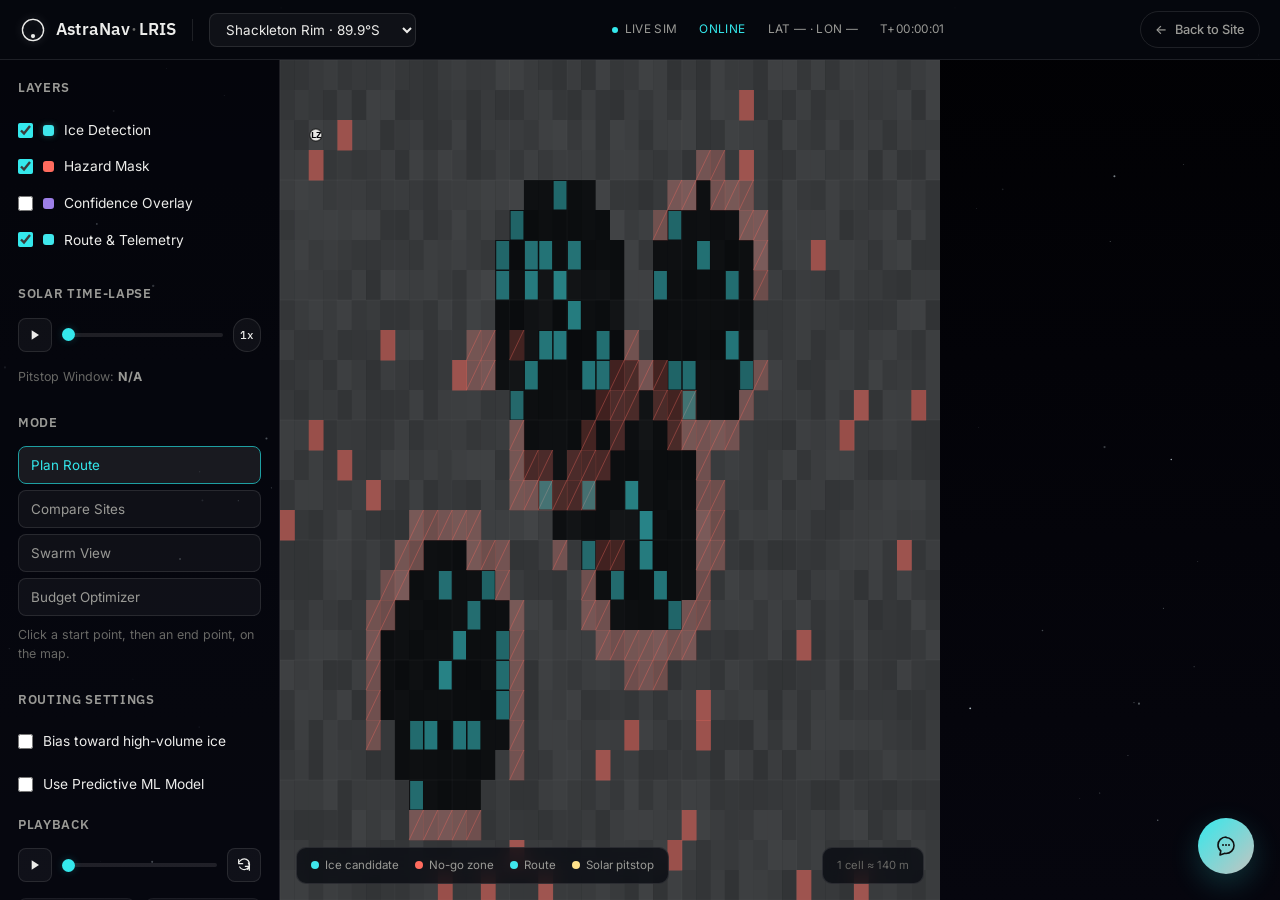
==== commit c65f9b2d: "feat: Add Budget Optimizer, Anomaly Injection, and ISRO-compliant upgrades - Added Budget-Constraine" ====
--- a/frontend/dashboard.html
+++ b/frontend/dashboard.html
@@ -94,6 +94,7 @@
         <button class="mode-tab active" data-mode="route">Plan Route</button>
         <button class="mode-tab" data-mode="compare">Compare Sites</button>
         <button class="mode-tab" data-mode="swarm">Swarm View</button>
+      <button class="mode-tab" data-mode="optimize">Budget Optimizer</button>
       </div>
       <p class="rail-hint" id="modeHint">Click a start point, then an end point, on the map.</p>
     </div>
@@ -190,6 +191,35 @@
       <button class="btn btn-outline btn-sm" id="clearCompare">Clear Selection</button>
     </div>
 
+
+    <!-- BUDGET OPTIMIZER MODE -->
+    <div id="modeOptimize" class="rail-block" hidden>
+      <h4 class="rail-title">Mission Energy Budget</h4>
+      <div style="display:flex; justify-content:space-between; margin-bottom:5px;">
+        <span class="mono" style="font-size:0.75rem; color:var(--slate);">Budget (Wh)</span>
+        <span class="mono" id="budgetReadout" style="font-size:0.8rem; color:var(--cyan); font-weight:bold;">150 Wh</span>
+      </div>
+      <input type="range" id="budgetSlider" min="20" max="500" value="150" class="scrubber" style="margin-bottom:15px; width: 100%;">
+      <button class="btn btn-primary icon-btn-wide" id="runOptimizerBtn" style="margin-top: 0; margin-bottom: 10px;">Find Best Site</button>
+
+      <div id="optResultsBlock" hidden>
+        <h4 class="rail-title">Optimization Results</h4>
+        <div id="optRecommended" class="swarm-card best" style="border:1px solid var(--cyan); background:rgba(255,255,255,0.05); margin-bottom:15px; display: block;">
+          <!-- Populated by JS -->
+        </div>
+        <h4 class="rail-title" style="margin-top:10px; font-size:0.7rem;">Runners-Up</h4>
+        <div id="optRunnersUp">
+          <!-- Populated by JS -->
+        </div>
+      </div>
+      
+      <div id="optErrorBlock" hidden>
+        <div style="padding:10px; border:1px solid var(--hairline); border-radius:4px; font-family:var(--font-mono); font-size:0.75rem; color:var(--slate);">
+          <span id="optErrorText"></span>
+        </div>
+      </div>
+    </div>
+
     <div class="rail-block" id="swarmControls" hidden>
       <h4 class="rail-title">Active Rovers</h4>
       <div class="swarm-card">
@@ -291,7 +321,7 @@
   </aside>
 
   <!-- ===== RIGHT SLIDE-OUT: CONTINGENCY PANEL ===== -->
-  <aside class="lmrs-panel contingency-theme" id="contingencyPanel" style="border-left: 1px solid #ff6b5e; background: rgba(15, 6, 6, 0.95); z-index: 61;">
+  <aside class="lmrs-panel contingency-theme" id="contingencyPanel" style="position: absolute; right: 0; top: 0; bottom: 0; width: 340px; border-left: 1px solid #ff6b5e; background: rgba(15, 6, 6, 0.95); z-index: 61; position: absolute; right: 0; top: 0; bottom: 0; width: 340px;">
     <div class="lmrs-head">
       <span class="rail-title" style="color: #ff6b5e; display: flex; align-items: center; gap: 6px;">
         <span class="dot-pulse" style="background-color: #ff6b5e; box-shadow: 0 0 6px #ff6b5e;"></span> CONTINGENCY REPORT
@@ -406,6 +436,7 @@
 </div>
 
 <script src="assets/jspdf.umd.min.js"></script>
+<script src="optimizer.js"></script>
 <script src="dashboard.js"></script>
 <script src="fault_injector.js"></script>
 <script>
--- a/frontend/dashboard.css
+++ b/frontend/dashboard.css
@@ -381,3 +381,9 @@
 }
 
 
+
+/* Fix dropdown options visibility */
+.region-select option {
+  background-color: #0a0d14;
+  color: #e5ebf0;
+}
